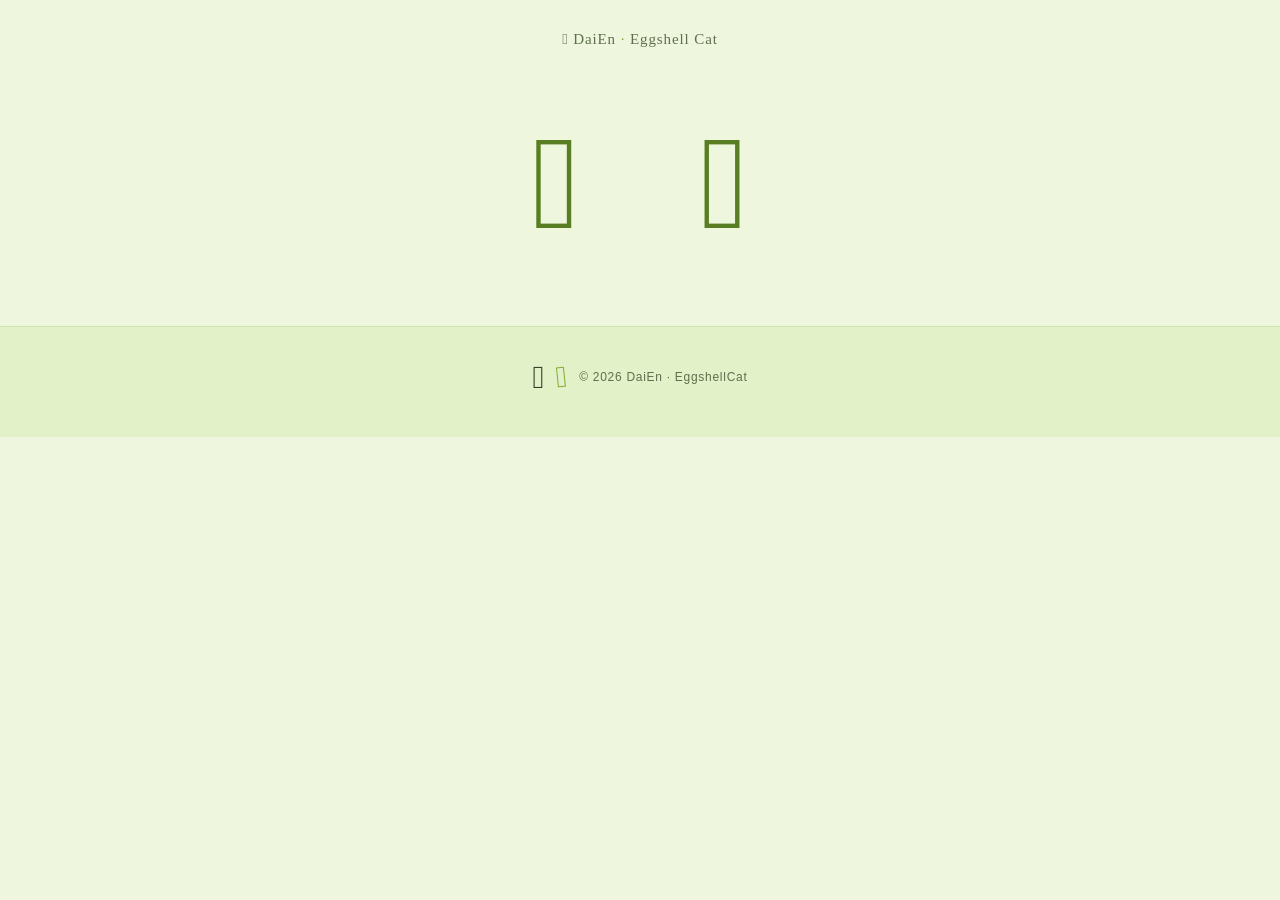
==== index.html @ 5b218010 "Add files via upload" ====
<!--
	@author: [DaiEn]
	@Date: 2026-11-13
	@Correction: 5
	本次修正：抬頭與頁尾也一併置中（.top 加 text-align、.foot 由 space-between 改成 center），三塊都與 hero 同一個中軸
	上次修正：只留這頁真正用到的樣式（砍掉自我介紹、作品列、專長列等沒掛上的規則與多餘字級），
	          兩個語言圖示改成 flex 置中並用 clamp 控制大小，手機與桌機都居中對齊
	上次修正：修正次數 2 → 3
-->
<!DOCTYPE html>
<html lang="en">
<head>
<meta charset="UTF-8">
<meta name="viewport" content="width=device-width, initial-scale=1">
<title>DaiEn — Writer・Programmer</title>
<meta name="description" content="DaiEn">
<link rel="alternate" hreflang="zh-Hant" href="index-zh.html">
<link rel="icon" href="data:image/svg+xml,%3Csvg xmlns='http://www.w3.org/2000/svg' viewBox='0 0 64 64'%3E%3Crect width='64' height='64' rx='14' fill='%23a7cf52'/%3E%3Cpath d='M32 15c8 0 14 7 14 16 0 10-6 18-14 18S18 41 18 31c0-9 6-16 14-16z' fill='%23f7fbef'/%3E%3Ccircle cx='26' cy='32' r='2.6' fill='%232f3e25'/%3E%3Ccircle cx='38' cy='32' r='2.6' fill='%232f3e25'/%3E%3Cpath d='M32 37l-3 4h6z' fill='%237fac30'/%3E%3C/svg%3E">
<style>
	/* ===== Self-made icon font: the signature is cat-153, code \F0098 (same as webfonts/font.css) ===== */
	@font-face {
		font-family: 'CatEmoji';
		font-style: normal;
		font-display: swap;
		src: url('https://egawadaien-design.github.io/eggshell-cat-apng-tool/webfonts/EggshellCat.woff') format('woff'),
			url('https://egawadaien-design.github.io/eggshell-cat-apng-tool/webfonts/EggshellCat.ttf') format('truetype');
	}
	.cat {
		font-family: 'CatEmoji';
		font-style: normal;
		font-weight: 300;
		line-height: 1;
		display: inline-block;
		-webkit-font-smoothing: antialiased;
	}
	/* 只留這頁用到的五個字：013 / 015（兩個語言入口）、111（抬頭）、112 / 153（頁尾） */
	.cat-013:before { content: "\F000C"; }
	.cat-015:before { content: "\F000E"; }
	.cat-111:before { content: "\F006E"; }
	.cat-112:before { content: "\F006F"; }
	.cat-153:before { content: "\F0098"; }
	.cat-213:before { content: "\F00D4"; }
	.cat-214:before { content: "\F00D5"; }
	.cat-215:before { content: "\F00D6"; }
	.cat-2x { font-size: 2em; }

	/* ===== Palette: apple green ground, olive ink ===== */
	:root {
		--paper: #eef7dd;        /* apple green ground */
		--paper-deep: #e3f1c9;   /* the shallow band between blocks */
		--ink: #2f3e25;          /* main text: deep olive */
		--ink-soft: #5f6f4d;     /* secondary text */
		--leaf: #7fac30;         /* the apple green itself */
		--leaf-deep: #587d22;    /* links and signature */
		--line: #cfe3ae;
		--serif: "Iowan Old Style", "Palatino Linotype", Georgia, serif;
		--sans: "Segoe UI", -apple-system, "Helvetica Neue", sans-serif;
	}

	* { box-sizing: border-box; margin: 0; padding: 0; }

	body {
		background: var(--paper);
		color: var(--ink);
		font-family: var(--sans);
		font-size: 16px;
		line-height: 1.85;
		-webkit-font-smoothing: antialiased;
		overflow-x: hidden;
	}

	.wrap { width: 100%; max-width: 860px; margin: 0 auto; padding: 0 22px; }

	a { color: var(--leaf-deep); text-decoration: none; }
	a:focus-visible { outline: 2px solid var(--leaf); outline-offset: 3px; border-radius: 3px; }

	/* ===== Top: name only, centred like the hero ===== */
	.top { padding: 26px 0 0; text-align: center; }
	.top-name { font-family: var(--serif); font-size: 15px; letter-spacing: .06em; color: var(--ink-soft); }
	.top-name .dot { color: var(--leaf); }

	/* ===== Hero: the two language glyphs, centred ===== */
	.hero { padding: 46px 0 58px; }
	.hero-inner {
		display: flex;
		flex-wrap: wrap;
		align-items: center;
		justify-content: center;
		gap: clamp(32px, 10vw, 120px);
	}
	/* 圖示放大後要壓住 a 的行高，不然外框會多出一截空白 */
	.hero a { display: block; line-height: 0; }
	.hero .cat {
		font-size: clamp(72px, 14vw, 132px);
		color: var(--leaf-deep);
		line-height: 1;
	}

	/* ===== Footer ===== */
	footer { padding: 34px 0 44px; border-top: 1px solid var(--line); background: var(--paper-deep); text-align: center; }
	.foot { display: flex; flex-wrap: wrap; align-items: center; justify-content: center; gap: 14px; }
	.foot-sign { display: flex; align-items: center; gap: 12px; }
	.foot-mark { font-size: 30px; color: var(--leaf); transform: rotate(-6deg); }
	.foot-text { font-size: 12px; letter-spacing: .06em; color: var(--ink-soft); }

	@media (min-width: 768px) {
		.wrap { padding: 0 40px; }
		.hero { padding: 64px 0 76px; }
	}

	@media (prefers-reduced-motion: reduce) {
		.foot-mark { transform: none; }
	}
</style>
</head>
<body>

<div class="top">
	<div class="wrap">
		<p class="top-name"><i class="cat cat-111" aria-hidden="true"></i>&nbsp;DaiEn <span class="dot">·</span> Eggshell Cat</p>
	</div>
</div>

<main>
	<!-- ===== 兩個語言入口：圖示置中 ===== -->
	<section class="hero">
		<div class="wrap hero-inner">
			<a href="index-en.html">
				<i class="cat cat-215" aria-hidden="true"></i>
			</a>
			<a href="index-zh.html">
				<i class="cat cat-213" aria-hidden="true"></i>
			</a>
		</div>
	</section>

<footer>
	<div class="wrap foot">
		<div class="foot-sign">
			<i class="cat cat-112 cat-2x" aria-hidden="true"></i>
			<i class="cat cat-153 foot-mark" aria-hidden="true"></i>
			<p class="foot-text">&copy; 2026 DaiEn · EggshellCat</p>
		</div>
	</div>
</footer>

</body>
</html>
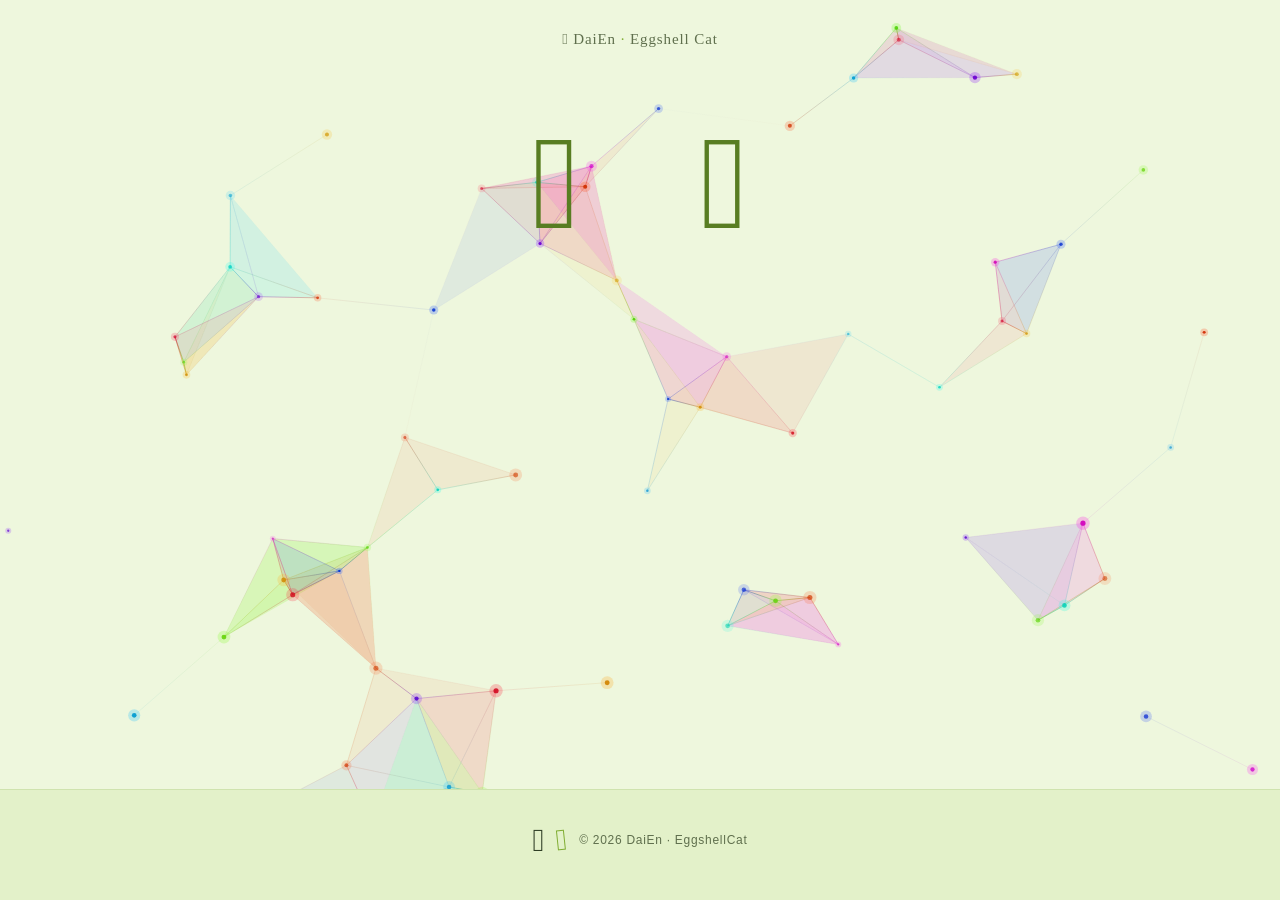
==== commit 63fd4531: "Add files via upload" ====
--- a/index.html
+++ b/index.html
@@ -1,11 +1,17 @@
 <!--
 	@author: [DaiEn]
-	@Date: 2026-11-13
-	@Correction: 5
-	本次修正：抬頭與頁尾也一併置中（.top 加 text-align、.foot 由 space-between 改成 center），三塊都與 hero 同一個中軸
-	上次修正：只留這頁真正用到的樣式（砍掉自我介紹、作品列、專長列等沒掛上的規則與多餘字級），
-	          兩個語言圖示改成 flex 置中並用 clamp 控制大小，手機與桌機都居中對齊
-	上次修正：修正次數 2 → 3
+	@Date: 2026-11-14
+	@Correction: 9
+	本次修正：粒子網路的點與線改成七色以上鮮艷漸變——每顆粒子的顏色從 9 色彩虹盤裡「隨機」抽
+	          （沿用原本的固定種子，所以每次重整都是同一片花花網路，但顏色順序是亂的、不是照位置排），
+	          線段兩端各取自己那顆粒子的顏色拉線性漸層，跨色區時自然過渡；
+	          三角形面紗維持原本的白，避免彩色疊太多變成一塊髒斑
+	上次修正：背景改成自己寫的「粒子網路」（節點＋近距離連線＋三點互連的淡色三角形），
+	          配色照這頁的蘋果綠紙底走（深橄欖綠的點、淺綠的線、半透明的白面紗三角形），
+	          不鋪黑底、也不引入 tsParticles；原本那顆 3D 正二十面體骨架整段移除（備份留在工作區）
+	上次修正：頁尾強制置底——body 改成垂直 flex（min-height: 100vh／100dvh），main 用 flex:1 吃掉中間空白、
+	          footer 用 flex:0 0 auto 固定高度，內容不滿一屏時頁尾也貼在視窗最下面；不用 position:fixed，
+	          免得蓋到內容、內容變長時也不必另外留 padding
 -->
 <!DOCTYPE html>
 <html lang="en">
@@ -59,6 +65,10 @@
 
 	* { box-sizing: border-box; margin: 0; padding: 0; }
 
+	/* ===== 版面：內容不滿一屏時，頁尾也要壓在視窗最底下 =====
+	   做法是把 body 變成垂直 flex：main 吃掉剩下的高度（flex:1），footer 就自然落到最底。
+	   比 position:fixed 乾淨——不會蓋到內容，內容變長（例如 index-zh）時也照樣正常往下排。 */
+	html, body { height: 100%; }
 	body {
 		background: var(--paper);
 		color: var(--ink);
@@ -67,7 +77,14 @@
 		line-height: 1.85;
 		-webkit-font-smoothing: antialiased;
 		overflow-x: hidden;
-	}
+		display: flex;
+		flex-direction: column;
+		/* vh 是舊瀏覽器的退路；dvh 才是手機位址列收合後真正可見的高度 */
+		min-height: 100vh;
+		min-height: 100dvh;
+	}
+	main { flex: 1 0 auto; }        /* 撐滿中間那段空白 */
+	footer { flex: 0 0 auto; }      /* 頁尾不隨內容伸縮，高度就是它自己的 */
 
 	.wrap { width: 100%; max-width: 860px; margin: 0 auto; padding: 0 22px; }
 
@@ -108,12 +125,26 @@
 		.hero { padding: 64px 0 76px; }
 	}
 
+	/* ===== 粒子網路背景：鋪滿視窗、墊在所有內容後面，不吃滑鼠事件 ===== */
+	#netCanvas {
+		position: fixed;
+		inset: 0;
+		width: 100%;
+		height: 100%;
+		z-index: 0;
+		pointer-events: none;
+	}
+	/* 內容要浮到網路上面（沒有 position 的區塊會被蓋在後面） */
+	.top, main, footer { position: relative; z-index: 1; }
+
 	@media (prefers-reduced-motion: reduce) {
 		.foot-mark { transform: none; }
 	}
 </style>
 </head>
 <body>
+
+<canvas id="netCanvas" aria-hidden="true"></canvas>
 
 <div class="top">
 	<div class="wrap">
@@ -133,6 +164,7 @@
 			</a>
 		</div>
 	</section>
+</main>
 
 <footer>
 	<div class="wrap foot">
@@ -144,5 +176,205 @@
 	</div>
 </footer>
 
+<script>
+/*
+ * 粒子網路背景（自製，沒有用 tsParticles 或任何外部函式庫）
+ *
+ * 長什麼樣：一顆顆小點慢慢漂，彼此靠近就牽一條線，三顆互相連上時中間透出一塊淡淡的白，
+ *   像星座、也像一張薄薄的結構網。整片鋪滿視窗、墊在內容後面、不吃滑鼠事件。
+ *
+ * 為什麼不是黑底：這頁的紙底是蘋果綠（--paper #eef7dd），黑底會把整頁的氣質毀掉；
+ *   但點和線本來是深橄欖綠＋淺綠，整片看下去只有一個顏色。現在改成點與線都吃「彩虹盤」：
+ *   洋紅、粉、橙、金、萊姆、青綠、天藍、藍、紫共 9 色，每顆粒子隨機抽一個（順序是亂的、
+ *   不是照位置排），線段則在兩端各取自己那顆粒子的顏色拉漸層，所以一顆點跨到隔壁點時
+ *   中間會自然過渡。三角形面紗維持白色——彩色疊在白面上會變成一塊髒灰，反而醜。
+ *
+ * 粒子怎麼動：每顆走一條利薩如軌跡（x 用 sin、y 用 cos），兩個軸的頻率與相位都由固定種子決定，
+ *   所以每次重新整理都是同一片網路（不會每次載入都換一張臉）。
+ *   這裡不需要「接格」，因此頻率不必取整數，只要動作慢、看起來像在呼吸就好。
+ *
+ * 每格只做三件事：算位置 → 算距離（近的連線、三點連成三角形，先填面再畫線）→ 畫點。
+ */
+(function () {
+	var cv = document.getElementById('netCanvas');
+	if (!cv || !cv.getContext) return;
+	var ctx = cv.getContext('2d');
+	var dpr = Math.min(2, window.devicePixelRatio || 1);
+	var TAU = Math.PI * 2;
+
+	// 九色鮮艷彩虹盤（色相）：洋紅 305 → 粉 352 → 橙 14 → 金 42 → 萊姆 96 →
+	//   青綠 172 → 天藍 196 → 藍 228 → 紫 268。每顆粒子從這裡「隨機」抽一個，
+	//   所以顏色在畫面上是跳著的，不是左到右排一排
+	var PALETTE = [305, 352, 14, 42, 96, 172, 196, 228, 268];
+
+	var w = 0, h = 0, link = 0;
+	var P = [];                                     // 每顆粒子的固定資料（座標都用 0~1 正規化）
+	var reduced = window.matchMedia && window.matchMedia('(prefers-reduced-motion: reduce)').matches;
+
+	// 固定種子的亂數（LCG）：同一顆種子永遠長出同一片網路
+	function seedRnd(seed) {
+		var s = seed % 2147483647;
+		if (s <= 0) s += 2147483646;
+		return function () {
+			s = (s * 16807) % 2147483647;
+			return (s - 1) / 2147483646;
+		};
+	}
+
+	// 建立粒子：數量跟著畫面面積走，小螢幕不擠、大螢幕不稀
+	function build() {
+		var count = Math.max(40, Math.min(110, Math.round(w * h / 16000)));
+		P.length = 0;
+		for (var i = 0; i < count; i++) {
+			var g = seedRnd(i * 7919 + 17);          // 每顆自己的種子：改數量時只會多／少尾巴那幾顆
+			P.push({
+				nx: 0.06 + 0.88 * g(),               // 軌跡中心（0~1）
+				ny: 0.08 + 0.84 * g(),
+				ax: 0.03 + 0.10 * g(),               // 左右擺幅（0~1）
+				ay: 0.03 + 0.10 * g(),               // 上下擺幅
+				fx: 0.010 + 0.030 * g(),             // 每秒繞幾圈（慢，才像呼吸）
+				fy: 0.010 + 0.030 * g(),
+				ox: g(), oy: g(),                    // 相位
+				r: 1.1 + 1.5 * g(),                  // 半徑
+				a: 0.55 + 0.45 * g(),                // 這顆多濃（0.55~1.0；點只有 1~2.6px，太淡就只剩一個灰點）
+				// 【顏色】從彩虹盤隨機抽一個色相，再抖 ±4° 免得同色號的粒子一模一樣；
+				//   用同一顆固定種子，所以重整後顏色位置不會跳，但順序本來就是亂的
+				hue: PALETTE[Math.floor(g() * PALETTE.length)] + (g() * 8 - 4)
+			});
+		}
+		link = Math.min(w, h) * 0.15;                // 連線距離：短邊的 15%
+	}
+
+	function resize() {
+		w = window.innerWidth;
+		h = window.innerHeight;
+		cv.width = Math.round(w * dpr);
+		cv.height = Math.round(h * dpr);
+		ctx.setTransform(dpr, 0, 0, dpr, 0, 0);      // 之後都用 CSS 像素座標作畫
+		build();
+	}
+
+	function draw(t) {
+		ctx.clearRect(0, 0, w, h);                   // 只清畫布，底色是 body 的蘋果綠，不鋪黑
+
+		// 1. 算這一刻所有粒子的位置
+		var px = [], py = [], pr = [], pa = [], ph = [];
+		for (var i = 0; i < P.length; i++) {
+			var p = P[i];
+			px.push((p.nx + p.ax * Math.sin(TAU * (p.fx * t + p.ox))) * w);
+			py.push((p.ny + p.ay * Math.cos(TAU * (p.fy * t + p.oy))) * h);
+			pr.push(p.r);
+			pa.push(p.a);
+			ph.push(p.hue);
+		}
+
+		// 2. 鄰居清單：距離小於 link 的算一組（三角形要找「共同鄰居」，先建表才不會 O(n³)）
+		var nb = [];
+		for (var a = 0; a < px.length; a++) {
+			var set = [];
+			for (var b = 0; b < px.length; b++) {
+				if (a === b) continue;
+				var dx = px[a] - px[b], dy = py[a] - py[b];
+				if (dx * dx + dy * dy <= link * link) set.push(b);
+			}
+			nb.push(set);
+		}
+
+		// 3. 先鋪三角形的面紗：三顆彼此都在 link 內就填一塊半透明的色面
+		//    用白色會把底下的彩色線整片洗成灰白（實測截圖看過），所以改成跟頂點同色系、
+		//    濃度壓到 0.12，看起來像一片彩色霧玻璃而不是白斑
+		var triUsed = 0;
+		for (var i2 = 0; i2 < nb.length; i2++) {
+			var triHue = ph[i2].toFixed(0);
+			var na = nb[i2];
+			for (var x = 0; x < na.length; x++) {
+				var bb = na[x];
+				if (bb <= i2 || triUsed >= 400) continue;          // 每組只畫一次；上限 400 片護住效能
+				var nbb = nb[bb];
+				for (var y = 0; y < na.length; y++) {
+					var cc = na[y];
+					if (cc <= bb || triUsed >= 400) continue;
+					if (nbb.indexOf(cc) < 0) continue;             // 第三點要同時是兩邊的鄰居
+					ctx.fillStyle = 'hsla(' + triHue + ',85%,58%,0.08)';
+					ctx.beginPath();
+					ctx.moveTo(px[i2], py[i2]);
+					ctx.lineTo(px[bb], py[bb]);
+					ctx.lineTo(px[cc], py[cc]);
+					ctx.closePath();
+					ctx.fill();
+					triUsed++;
+				}
+			}
+		}
+
+		// 4. 連線：越近越清楚，剛好碰到 link 時完全消失
+		ctx.lineWidth = 1;
+		for (var a2 = 0; a2 < px.length; a2++) {
+			var na2 = nb[a2];
+			for (var k = 0; k < na2.length; k++) {
+				var b2 = na2[k];
+				if (b2 <= a2) continue;
+				var dx2 = px[a2] - px[b2], dy2 = py[a2] - py[b2];
+				var d = Math.sqrt(dx2 * dx2 + dy2 * dy2);
+				var al = (1 - d / link) * 0.55;                     // 最深 0.55：線也要看得出顏色，不然整片只剩點在跳
+				if (al < 0.01) continue;
+				// 【線段漸變】兩端各用自己那顆粒子的色相，中間就是一段漸層：
+				//   一顆洋紅接一顆青綠的線，會在中間慢慢變過去，整片網路才像「彩虹網」而不是單色網。
+				//   兩端同色號（機率很低）就退回純色，省一個 gradient 物件
+				var ha = ph[a2], hb = ph[b2];
+				if (Math.abs(ha - hb) > 6) {
+					var grd = ctx.createLinearGradient(px[a2], py[a2], px[b2], py[b2]);
+					grd.addColorStop(0, 'hsla(' + ha.toFixed(0) + ',95%,42%,' + al.toFixed(3) + ')');
+					grd.addColorStop(1, 'hsla(' + hb.toFixed(0) + ',95%,42%,' + al.toFixed(3) + ')');
+					ctx.strokeStyle = grd;
+				} else {
+					ctx.strokeStyle = 'hsla(' + ha.toFixed(0) + ',95%,42%,' + al.toFixed(3) + ')';
+				}
+				ctx.beginPath();
+				ctx.moveTo(px[a2], py[a2]);
+				ctx.lineTo(px[b2], py[b2]);
+				ctx.stroke();
+			}
+		}
+
+		// 5. 點：外圈一層很淡的光暈、內圈一顆實心點（淺底上要有「微微發亮」只能靠這兩層）
+		//    兩層都吃這顆抽到的色相：外圈亮一點（55%）、內圈深一點（45%），顏色才不會糊在紙底上
+		for (var n = 0; n < px.length; n++) {
+			var hueN = ph[n].toFixed(0);
+			ctx.fillStyle = 'hsla(' + hueN + ',95%,58%,' + (pa[n] * 0.30).toFixed(3) + ')';
+			ctx.beginPath();
+			ctx.arc(px[n], py[n], pr[n] * 2.6, 0, TAU);
+			ctx.fill();
+			ctx.fillStyle = 'hsla(' + hueN + ',95%,42%,' + pa[n].toFixed(3) + ')';
+			ctx.beginPath();
+			ctx.arc(px[n], py[n], pr[n], 0, TAU);
+			ctx.fill();
+		}
+	}
+
+	var last = 0, clock = 0;
+	function loop(now) {
+		if (!last) last = now;
+		var dt = Math.min(0.05, (now - last) / 1000);   // 夾住 dt：切回分頁時不會一次跳一大格
+		last = now;
+		clock += dt;
+		draw(clock);
+		requestAnimationFrame(loop);
+	}
+
+	window.addEventListener('resize', function () {
+		resize();
+		if (reduced) draw(0.8);      // 靜態模式：縮放後補畫一格，不然畫面會是舊尺寸的殘影
+	});
+
+	resize();
+	if (reduced) {
+		draw(0.8);                   // 不喜歡動態的人：固定一個好看的一格
+	} else {
+		requestAnimationFrame(loop);
+	}
+})();
+</script>
+
 </body>
 </html>
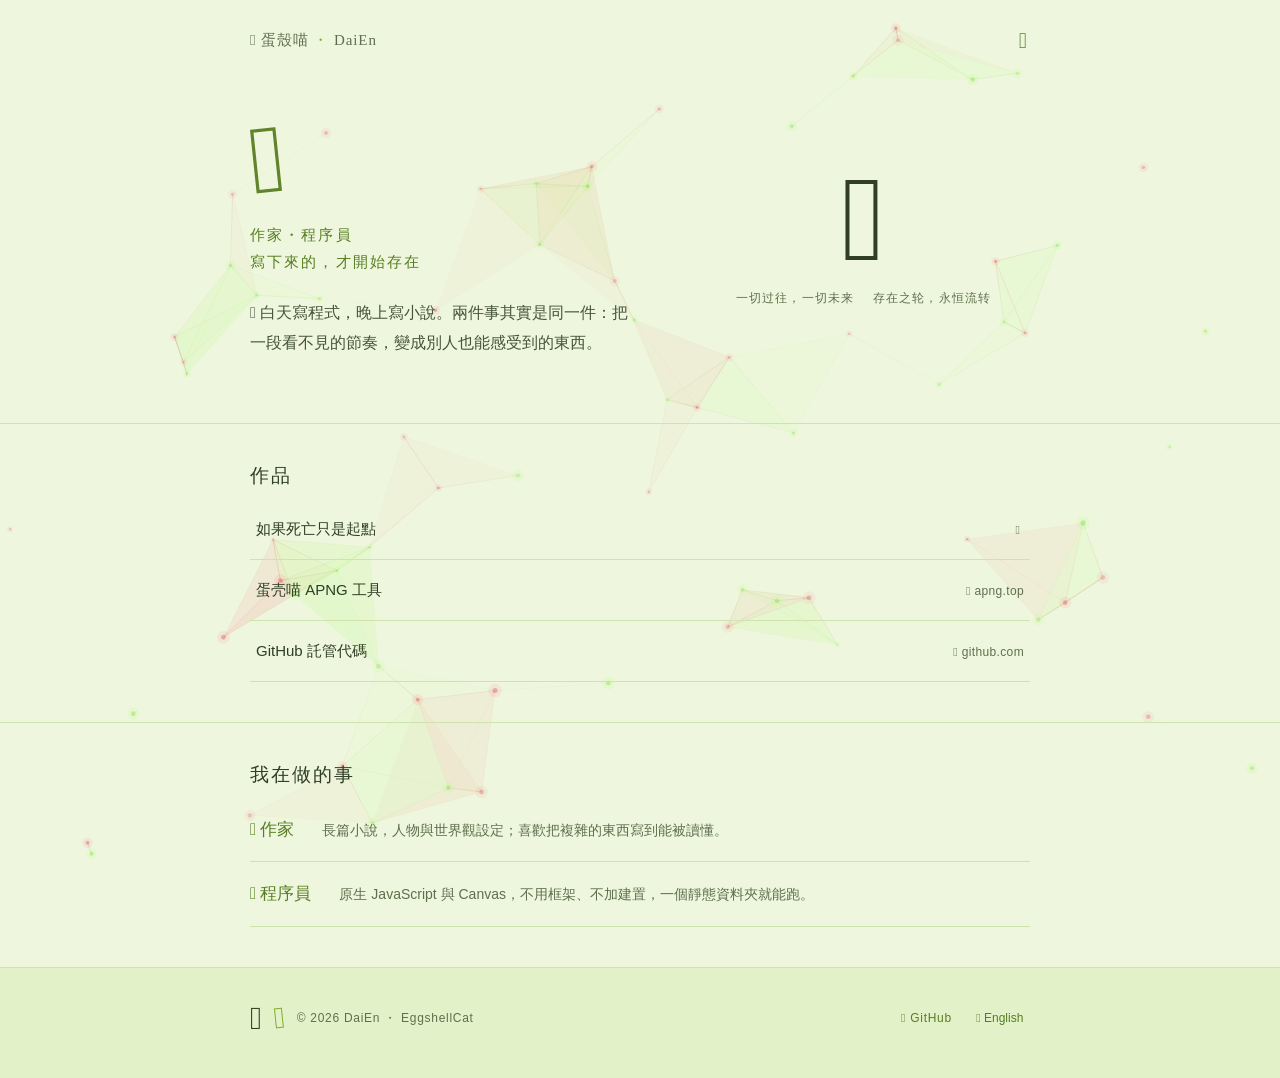
==== commit 82b9d587: "Add files via upload" ====
--- a/index.html
+++ b/index.html
@@ -1,380 +1,239 @@
 <!--
 	@author: [DaiEn]
 	@Date: 2026-11-14
-	@Correction: 9
-	本次修正：粒子網路的點與線改成七色以上鮮艷漸變——每顆粒子的顏色從 9 色彩虹盤裡「隨機」抽
+	@Correction: 15
+	本次修正：三頁合成一頁——index-zh / index-en 的內容併進這裡，語言交給同資料夾的 i18n.js
+	          （預設中文，右上角字形鈕與頁尾連結切換英文，選擇記在 localStorage）。
+	          原本首頁那兩個語言入口整段移除，進站直接看到中文的自我介紹。
+	上次修正：兩個語言圖示改成「水平＋垂直都置中」——main 從單純吃剩餘高度（flex:1）再變成
+	          flex 容器（align-items／justify-content 都 center），hero 補 width:100% 免得縮成內容寬，
+	          上下留白改成對稱（50/50、768 以上 70/70），不然原本 46 對 58 的差值會讓整組偏低
+	上次修正：共用樣式抽成同資料夾的 index.css（圖標字型、色票、reset、body、.wrap、連結、頂部名字、頁尾、網路圖層），
+	          這頁的 <style> 只剩自己的版式；三頁外觀完全不變
+	上次修正：把 inline script 抽成同資料夾的 index.js（這頁只留 <script src="index.js"></script>），
+	          讓 index / index-zh / index-en 三個語言頁共用同一支背景網路；程式與外觀完全不變
+	上次修正：新增 OPACITY 選項（0~255，方向跟 CSS 的 alpha 相反：0＝最清楚、255＝整片消失），
+	          同一個倍率套在點、線段、三角形面紗上，整片網路一起濃淡——
+	          只淡點或只淡線會出現「線還在、點不見」的鬼畫面，所以三者共用一個倍率
+	上次修正：顏色玩法多了「一次顯示幾色」的隱藏選項（在 JS 最上面的 COLOR_MODE 數字，畫面上不放選單）：
+	          0＝多色同時（原本的 9 色各據一方）、1＝四色一組、2＝三色一組、3＝雙色一組、4＝單色；
+	          1～4 每組先停一段時間，再用幾秒沿最短色相路徑慢慢過渡到「另一組隨機挑的顏色」，無限循環
+	上次修正：粒子網路的點與線改成七色以上鮮艷漸變——每顆粒子的顏色從 9 色彩虹盤裡「隨機」抽
 	          （沿用原本的固定種子，所以每次重整都是同一片花花網路，但顏色順序是亂的、不是照位置排），
 	          線段兩端各取自己那顆粒子的顏色拉線性漸層，跨色區時自然過渡；
-	          三角形面紗維持原本的白，避免彩色疊太多變成一塊髒斑
+	          三角形面紗改成跟頂點借色相、濃度壓很低，避免彩色疊太多變成一塊髒斑
 	上次修正：背景改成自己寫的「粒子網路」（節點＋近距離連線＋三點互連的淡色三角形），
-	          配色照這頁的蘋果綠紙底走（深橄欖綠的點、淺綠的線、半透明的白面紗三角形），
-	          不鋪黑底、也不引入 tsParticles；原本那顆 3D 正二十面體骨架整段移除（備份留在工作區）
+	          配色照這頁的蘋果綠紙底走，不鋪黑底、也不引入 tsParticles
 	上次修正：頁尾強制置底——body 改成垂直 flex（min-height: 100vh／100dvh），main 用 flex:1 吃掉中間空白、
 	          footer 用 flex:0 0 auto 固定高度，內容不滿一屏時頁尾也貼在視窗最下面；不用 position:fixed，
 	          免得蓋到內容、內容變長時也不必另外留 padding
 -->
-<!DOCTYPE html>
-<html lang="en">
-<head>
-<meta charset="UTF-8">
-<meta name="viewport" content="width=device-width, initial-scale=1">
-<title>DaiEn — Writer・Programmer</title>
-<meta name="description" content="DaiEn">
-<link rel="alternate" hreflang="zh-Hant" href="index-zh.html">
-<link rel="icon" href="data:image/svg+xml,%3Csvg xmlns='http://www.w3.org/2000/svg' viewBox='0 0 64 64'%3E%3Crect width='64' height='64' rx='14' fill='%23a7cf52'/%3E%3Cpath d='M32 15c8 0 14 7 14 16 0 10-6 18-14 18S18 41 18 31c0-9 6-16 14-16z' fill='%23f7fbef'/%3E%3Ccircle cx='26' cy='32' r='2.6' fill='%232f3e25'/%3E%3Ccircle cx='38' cy='32' r='2.6' fill='%232f3e25'/%3E%3Cpath d='M32 37l-3 4h6z' fill='%237fac30'/%3E%3C/svg%3E">
-<style>
-	/* ===== Self-made icon font: the signature is cat-153, code \F0098 (same as webfonts/font.css) ===== */
-	@font-face {
-		font-family: 'CatEmoji';
-		font-style: normal;
-		font-display: swap;
-		src: url('https://egawadaien-design.github.io/eggshell-cat-apng-tool/webfonts/EggshellCat.woff') format('woff'),
-			url('https://egawadaien-design.github.io/eggshell-cat-apng-tool/webfonts/EggshellCat.ttf') format('truetype');
-	}
-	.cat {
-		font-family: 'CatEmoji';
-		font-style: normal;
-		font-weight: 300;
-		line-height: 1;
-		display: inline-block;
-		-webkit-font-smoothing: antialiased;
-	}
-	/* 只留這頁用到的五個字：013 / 015（兩個語言入口）、111（抬頭）、112 / 153（頁尾） */
-	.cat-013:before { content: "\F000C"; }
-	.cat-015:before { content: "\F000E"; }
-	.cat-111:before { content: "\F006E"; }
-	.cat-112:before { content: "\F006F"; }
-	.cat-153:before { content: "\F0098"; }
-	.cat-213:before { content: "\F00D4"; }
-	.cat-214:before { content: "\F00D5"; }
-	.cat-215:before { content: "\F00D6"; }
-	.cat-2x { font-size: 2em; }
-
-	/* ===== Palette: apple green ground, olive ink ===== */
-	:root {
-		--paper: #eef7dd;        /* apple green ground */
-		--paper-deep: #e3f1c9;   /* the shallow band between blocks */
-		--ink: #2f3e25;          /* main text: deep olive */
-		--ink-soft: #5f6f4d;     /* secondary text */
-		--leaf: #7fac30;         /* the apple green itself */
-		--leaf-deep: #587d22;    /* links and signature */
-		--line: #cfe3ae;
-		--serif: "Iowan Old Style", "Palatino Linotype", Georgia, serif;
-		--sans: "Segoe UI", -apple-system, "Helvetica Neue", sans-serif;
-	}
-
-	* { box-sizing: border-box; margin: 0; padding: 0; }
-
-	/* ===== 版面：內容不滿一屏時，頁尾也要壓在視窗最底下 =====
-	   做法是把 body 變成垂直 flex：main 吃掉剩下的高度（flex:1），footer 就自然落到最底。
-	   比 position:fixed 乾淨——不會蓋到內容，內容變長（例如 index-zh）時也照樣正常往下排。 */
-	html, body { height: 100%; }
-	body {
-		background: var(--paper);
-		color: var(--ink);
-		font-family: var(--sans);
-		font-size: 16px;
-		line-height: 1.85;
-		-webkit-font-smoothing: antialiased;
-		overflow-x: hidden;
-		display: flex;
-		flex-direction: column;
-		/* vh 是舊瀏覽器的退路；dvh 才是手機位址列收合後真正可見的高度 */
-		min-height: 100vh;
-		min-height: 100dvh;
-	}
-	main { flex: 1 0 auto; }        /* 撐滿中間那段空白 */
-	footer { flex: 0 0 auto; }      /* 頁尾不隨內容伸縮，高度就是它自己的 */
-
-	.wrap { width: 100%; max-width: 860px; margin: 0 auto; padding: 0 22px; }
-
-	a { color: var(--leaf-deep); text-decoration: none; }
-	a:focus-visible { outline: 2px solid var(--leaf); outline-offset: 3px; border-radius: 3px; }
-
-	/* ===== Top: name only, centred like the hero ===== */
-	.top { padding: 26px 0 0; text-align: center; }
-	.top-name { font-family: var(--serif); font-size: 15px; letter-spacing: .06em; color: var(--ink-soft); }
-	.top-name .dot { color: var(--leaf); }
-
-	/* ===== Hero: the two language glyphs, centred ===== */
-	.hero { padding: 46px 0 58px; }
-	.hero-inner {
-		display: flex;
-		flex-wrap: wrap;
-		align-items: center;
-		justify-content: center;
-		gap: clamp(32px, 10vw, 120px);
-	}
-	/* 圖示放大後要壓住 a 的行高，不然外框會多出一截空白 */
-	.hero a { display: block; line-height: 0; }
-	.hero .cat {
-		font-size: clamp(72px, 14vw, 132px);
-		color: var(--leaf-deep);
-		line-height: 1;
-	}
-
-	/* ===== Footer ===== */
-	footer { padding: 34px 0 44px; border-top: 1px solid var(--line); background: var(--paper-deep); text-align: center; }
-	.foot { display: flex; flex-wrap: wrap; align-items: center; justify-content: center; gap: 14px; }
-	.foot-sign { display: flex; align-items: center; gap: 12px; }
-	.foot-mark { font-size: 30px; color: var(--leaf); transform: rotate(-6deg); }
-	.foot-text { font-size: 12px; letter-spacing: .06em; color: var(--ink-soft); }
-
-	@media (min-width: 768px) {
-		.wrap { padding: 0 40px; }
-		.hero { padding: 64px 0 76px; }
-	}
-
-	/* ===== 粒子網路背景：鋪滿視窗、墊在所有內容後面，不吃滑鼠事件 ===== */
-	#netCanvas {
-		position: fixed;
-		inset: 0;
-		width: 100%;
-		height: 100%;
-		z-index: 0;
-		pointer-events: none;
-	}
-	/* 內容要浮到網路上面（沒有 position 的區塊會被蓋在後面） */
-	.top, main, footer { position: relative; z-index: 1; }
-
-	@media (prefers-reduced-motion: reduce) {
-		.foot-mark { transform: none; }
-	}
-</style>
-</head>
-<body>
-
-<canvas id="netCanvas" aria-hidden="true"></canvas>
-
-<div class="top">
-	<div class="wrap">
-		<p class="top-name"><i class="cat cat-111" aria-hidden="true"></i>&nbsp;DaiEn <span class="dot">·</span> Eggshell Cat</p>
-	</div>
-</div>
-
-<main>
-	<!-- ===== 兩個語言入口：圖示置中 ===== -->
-	<section class="hero">
-		<div class="wrap hero-inner">
-			<a href="index-en.html">
-				<i class="cat cat-215" aria-hidden="true"></i>
-			</a>
-			<a href="index-zh.html">
-				<i class="cat cat-213" aria-hidden="true"></i>
-			</a>
+<!doctype html>
+<html lang="zh-Hant">
+	<head>
+		<meta charset="UTF-8" />
+		<meta name="viewport" content="width=device-width, initial-scale=1" />
+		<title>蛋殼喵 DaiEn — 作家・程序員・企業負責人</title>
+		<meta name="description" content="蛋殼喵 DaiEn" />
+		<link
+			rel="icon"
+			href="data:image/svg+xml,%3Csvg xmlns='http://www.w3.org/2000/svg' viewBox='0 0 64 64'%3E%3Crect width='64' height='64' rx='14' fill='%23a7cf52'/%3E%3Cpath d='M32 15c8 0 14 7 14 16 0 10-6 18-14 18S18 41 18 31c0-9 6-16 14-16z' fill='%23f7fbef'/%3E%3Ccircle cx='26' cy='32' r='2.6' fill='%232f3e25'/%3E%3Ccircle cx='38' cy='32' r='2.6' fill='%232f3e25'/%3E%3Cpath d='M32 37l-3 4h6z' fill='%237fac30'/%3E%3C/svg%3E"
+		/>
+		<link rel="stylesheet" href="index.css" />
+		<style>
+			/* ===== 這一頁自己的版式；圖標字型、色票、reset、頁尾、網路圖層都在 index.css ===== */
+
+			/* 中文是預設語言，所以中文字型擺在 :root；
+			   切成英文時由 index.css 的 html:lang(en) 那組覆寫成 Iowan／Segoe UI */
+			:root {
+				--serif: "Songti TC", "Noto Serif TC", "PMingLiU", Georgia, serif;
+				--sans: "Microsoft JhengHei", "PingFang TC", "Noto Sans TC", -apple-system, "Segoe UI", sans-serif;
+			}
+
+			/* ===== Hero：左邊自我介紹，右邊簽名 =====
+			   手機是單欄，但要寫成 minmax(0, 1fr)：只寫 display:grid 的話，自動欄寬會跟著裡面的寬圖示長到
+			   max-content，整欄比視窗還寬，右邊那句引言就被切掉（390 寬才看得出來）。 */
+			.hero { padding: 34px 0 46px; }
+			.hero-inner { display: grid; grid-template-columns: minmax(0, 1fr); gap: 30px; }
+
+			/* ===== 頁尾置底：內容不滿一屏時 footer 貼在視窗最下面，內容長了它自然被推下去
+			   用 body 垂直 flex 而不是 position:fixed，才不會蓋到內容、也不必另外留 padding ===== */
+			body {
+				display: flex;
+				flex-direction: column;
+				min-height: 100vh;
+				min-height: 100dvh;
+			}
+			main { flex: 1 1 auto; }
+			footer { flex: 0 0 auto; }
+
+			/* ===== 區塊分隔線：作品與專長各一條，hero 不畫 ===== */
+			section + section { border-top: 1px solid var(--line); }
+			section { padding: 34px 0 40px; }
+
+			/* ===== 頁尾：簽名在左、連結在右 ===== */
+			.foot { justify-content: space-between; }
+
+			/* ===== 語言鈕：顯示「切過去的那個語言」，所以中文模式看得到 En、英文模式看得到簡 ===== */
+			.lang {
+				background: none;
+				border: 0;
+				padding: 4px 2px;
+				cursor: pointer;
+				line-height: 1;
+				font-size: 13px;
+			}
+			.lang .cat { font-size: 22px; color: var(--leaf-deep); }
+			html:lang(zh-Hant) .lang-zh { display: none; }
+			html:lang(en) .lang-en { display: none; }
+
+			.foot-lang {
+				background: none;
+				border: 0;
+				padding: 0;
+				cursor: pointer;
+				font: inherit;
+				color: var(--leaf-deep);
+			}
+
+			/* ===== 768px 以上：左右等寬兩欄，誰也不吃掉誰 ===== */
+			@media (min-width: 768px) {
+				.hero { padding: 56px 0 66px; }
+				.hero-inner {
+					grid-template-columns: minmax(0, 1fr) minmax(0, 1fr);
+					align-items: center;
+					gap: 44px;
+				}
+			}
+
+			/* ===== 1120px 以上：文字那一側多分一點，字不會被擠成細柱 ===== */
+			@media (min-width: 1120px) {
+				.hero-inner {
+					grid-template-columns: minmax(0, 1.08fr) minmax(0, .92fr);
+					gap: 56px;
+				}
+			}
+		</style>
+	</head>
+	<body>
+		<canvas id="netCanvas" aria-hidden="true"></canvas>
+
+		<div class="top">
+			<div class="wrap top-inner">
+				<p class="top-name">
+					<i class="cat cat-111" aria-hidden="true"></i>&nbsp;<span data-i18n="brand">蛋殼喵</span>
+					<span class="dot">・</span> <span data-i18n="brandSub">DaiEn</span>
+				</p>
+				<button class="lang" id="langBtn" type="button" aria-label="切換語言 / Switch language">
+					<i class="cat cat-015 lang-en" aria-hidden="true"></i>
+					<i class="cat cat-013 lang-zh" aria-hidden="true"></i>
+				</button>
+			</div>
 		</div>
-	</section>
-</main>
-
-<footer>
-	<div class="wrap foot">
-		<div class="foot-sign">
-			<i class="cat cat-112 cat-2x" aria-hidden="true"></i>
-			<i class="cat cat-153 foot-mark" aria-hidden="true"></i>
-			<p class="foot-text">&copy; 2026 DaiEn · EggshellCat</p>
-		</div>
-	</div>
-</footer>
-
-<script>
-/*
- * 粒子網路背景（自製，沒有用 tsParticles 或任何外部函式庫）
- *
- * 長什麼樣：一顆顆小點慢慢漂，彼此靠近就牽一條線，三顆互相連上時中間透出一塊淡淡的白，
- *   像星座、也像一張薄薄的結構網。整片鋪滿視窗、墊在內容後面、不吃滑鼠事件。
- *
- * 為什麼不是黑底：這頁的紙底是蘋果綠（--paper #eef7dd），黑底會把整頁的氣質毀掉；
- *   但點和線本來是深橄欖綠＋淺綠，整片看下去只有一個顏色。現在改成點與線都吃「彩虹盤」：
- *   洋紅、粉、橙、金、萊姆、青綠、天藍、藍、紫共 9 色，每顆粒子隨機抽一個（順序是亂的、
- *   不是照位置排），線段則在兩端各取自己那顆粒子的顏色拉漸層，所以一顆點跨到隔壁點時
- *   中間會自然過渡。三角形面紗維持白色——彩色疊在白面上會變成一塊髒灰，反而醜。
- *
- * 粒子怎麼動：每顆走一條利薩如軌跡（x 用 sin、y 用 cos），兩個軸的頻率與相位都由固定種子決定，
- *   所以每次重新整理都是同一片網路（不會每次載入都換一張臉）。
- *   這裡不需要「接格」，因此頻率不必取整數，只要動作慢、看起來像在呼吸就好。
- *
- * 每格只做三件事：算位置 → 算距離（近的連線、三點連成三角形，先填面再畫線）→ 畫點。
- */
-(function () {
-	var cv = document.getElementById('netCanvas');
-	if (!cv || !cv.getContext) return;
-	var ctx = cv.getContext('2d');
-	var dpr = Math.min(2, window.devicePixelRatio || 1);
-	var TAU = Math.PI * 2;
-
-	// 九色鮮艷彩虹盤（色相）：洋紅 305 → 粉 352 → 橙 14 → 金 42 → 萊姆 96 →
-	//   青綠 172 → 天藍 196 → 藍 228 → 紫 268。每顆粒子從這裡「隨機」抽一個，
-	//   所以顏色在畫面上是跳著的，不是左到右排一排
-	var PALETTE = [305, 352, 14, 42, 96, 172, 196, 228, 268];
-
-	var w = 0, h = 0, link = 0;
-	var P = [];                                     // 每顆粒子的固定資料（座標都用 0~1 正規化）
-	var reduced = window.matchMedia && window.matchMedia('(prefers-reduced-motion: reduce)').matches;
-
-	// 固定種子的亂數（LCG）：同一顆種子永遠長出同一片網路
-	function seedRnd(seed) {
-		var s = seed % 2147483647;
-		if (s <= 0) s += 2147483646;
-		return function () {
-			s = (s * 16807) % 2147483647;
-			return (s - 1) / 2147483646;
-		};
-	}
-
-	// 建立粒子：數量跟著畫面面積走，小螢幕不擠、大螢幕不稀
-	function build() {
-		var count = Math.max(40, Math.min(110, Math.round(w * h / 16000)));
-		P.length = 0;
-		for (var i = 0; i < count; i++) {
-			var g = seedRnd(i * 7919 + 17);          // 每顆自己的種子：改數量時只會多／少尾巴那幾顆
-			P.push({
-				nx: 0.06 + 0.88 * g(),               // 軌跡中心（0~1）
-				ny: 0.08 + 0.84 * g(),
-				ax: 0.03 + 0.10 * g(),               // 左右擺幅（0~1）
-				ay: 0.03 + 0.10 * g(),               // 上下擺幅
-				fx: 0.010 + 0.030 * g(),             // 每秒繞幾圈（慢，才像呼吸）
-				fy: 0.010 + 0.030 * g(),
-				ox: g(), oy: g(),                    // 相位
-				r: 1.1 + 1.5 * g(),                  // 半徑
-				a: 0.55 + 0.45 * g(),                // 這顆多濃（0.55~1.0；點只有 1~2.6px，太淡就只剩一個灰點）
-				// 【顏色】從彩虹盤隨機抽一個色相，再抖 ±4° 免得同色號的粒子一模一樣；
-				//   用同一顆固定種子，所以重整後顏色位置不會跳，但順序本來就是亂的
-				hue: PALETTE[Math.floor(g() * PALETTE.length)] + (g() * 8 - 4)
-			});
-		}
-		link = Math.min(w, h) * 0.15;                // 連線距離：短邊的 15%
-	}
-
-	function resize() {
-		w = window.innerWidth;
-		h = window.innerHeight;
-		cv.width = Math.round(w * dpr);
-		cv.height = Math.round(h * dpr);
-		ctx.setTransform(dpr, 0, 0, dpr, 0, 0);      // 之後都用 CSS 像素座標作畫
-		build();
-	}
-
-	function draw(t) {
-		ctx.clearRect(0, 0, w, h);                   // 只清畫布，底色是 body 的蘋果綠，不鋪黑
-
-		// 1. 算這一刻所有粒子的位置
-		var px = [], py = [], pr = [], pa = [], ph = [];
-		for (var i = 0; i < P.length; i++) {
-			var p = P[i];
-			px.push((p.nx + p.ax * Math.sin(TAU * (p.fx * t + p.ox))) * w);
-			py.push((p.ny + p.ay * Math.cos(TAU * (p.fy * t + p.oy))) * h);
-			pr.push(p.r);
-			pa.push(p.a);
-			ph.push(p.hue);
-		}
-
-		// 2. 鄰居清單：距離小於 link 的算一組（三角形要找「共同鄰居」，先建表才不會 O(n³)）
-		var nb = [];
-		for (var a = 0; a < px.length; a++) {
-			var set = [];
-			for (var b = 0; b < px.length; b++) {
-				if (a === b) continue;
-				var dx = px[a] - px[b], dy = py[a] - py[b];
-				if (dx * dx + dy * dy <= link * link) set.push(b);
-			}
-			nb.push(set);
-		}
-
-		// 3. 先鋪三角形的面紗：三顆彼此都在 link 內就填一塊半透明的色面
-		//    用白色會把底下的彩色線整片洗成灰白（實測截圖看過），所以改成跟頂點同色系、
-		//    濃度壓到 0.12，看起來像一片彩色霧玻璃而不是白斑
-		var triUsed = 0;
-		for (var i2 = 0; i2 < nb.length; i2++) {
-			var triHue = ph[i2].toFixed(0);
-			var na = nb[i2];
-			for (var x = 0; x < na.length; x++) {
-				var bb = na[x];
-				if (bb <= i2 || triUsed >= 400) continue;          // 每組只畫一次；上限 400 片護住效能
-				var nbb = nb[bb];
-				for (var y = 0; y < na.length; y++) {
-					var cc = na[y];
-					if (cc <= bb || triUsed >= 400) continue;
-					if (nbb.indexOf(cc) < 0) continue;             // 第三點要同時是兩邊的鄰居
-					ctx.fillStyle = 'hsla(' + triHue + ',85%,58%,0.08)';
-					ctx.beginPath();
-					ctx.moveTo(px[i2], py[i2]);
-					ctx.lineTo(px[bb], py[bb]);
-					ctx.lineTo(px[cc], py[cc]);
-					ctx.closePath();
-					ctx.fill();
-					triUsed++;
-				}
-			}
-		}
-
-		// 4. 連線：越近越清楚，剛好碰到 link 時完全消失
-		ctx.lineWidth = 1;
-		for (var a2 = 0; a2 < px.length; a2++) {
-			var na2 = nb[a2];
-			for (var k = 0; k < na2.length; k++) {
-				var b2 = na2[k];
-				if (b2 <= a2) continue;
-				var dx2 = px[a2] - px[b2], dy2 = py[a2] - py[b2];
-				var d = Math.sqrt(dx2 * dx2 + dy2 * dy2);
-				var al = (1 - d / link) * 0.55;                     // 最深 0.55：線也要看得出顏色，不然整片只剩點在跳
-				if (al < 0.01) continue;
-				// 【線段漸變】兩端各用自己那顆粒子的色相，中間就是一段漸層：
-				//   一顆洋紅接一顆青綠的線，會在中間慢慢變過去，整片網路才像「彩虹網」而不是單色網。
-				//   兩端同色號（機率很低）就退回純色，省一個 gradient 物件
-				var ha = ph[a2], hb = ph[b2];
-				if (Math.abs(ha - hb) > 6) {
-					var grd = ctx.createLinearGradient(px[a2], py[a2], px[b2], py[b2]);
-					grd.addColorStop(0, 'hsla(' + ha.toFixed(0) + ',95%,42%,' + al.toFixed(3) + ')');
-					grd.addColorStop(1, 'hsla(' + hb.toFixed(0) + ',95%,42%,' + al.toFixed(3) + ')');
-					ctx.strokeStyle = grd;
-				} else {
-					ctx.strokeStyle = 'hsla(' + ha.toFixed(0) + ',95%,42%,' + al.toFixed(3) + ')';
-				}
-				ctx.beginPath();
-				ctx.moveTo(px[a2], py[a2]);
-				ctx.lineTo(px[b2], py[b2]);
-				ctx.stroke();
-			}
-		}
-
-		// 5. 點：外圈一層很淡的光暈、內圈一顆實心點（淺底上要有「微微發亮」只能靠這兩層）
-		//    兩層都吃這顆抽到的色相：外圈亮一點（55%）、內圈深一點（45%），顏色才不會糊在紙底上
-		for (var n = 0; n < px.length; n++) {
-			var hueN = ph[n].toFixed(0);
-			ctx.fillStyle = 'hsla(' + hueN + ',95%,58%,' + (pa[n] * 0.30).toFixed(3) + ')';
-			ctx.beginPath();
-			ctx.arc(px[n], py[n], pr[n] * 2.6, 0, TAU);
-			ctx.fill();
-			ctx.fillStyle = 'hsla(' + hueN + ',95%,42%,' + pa[n].toFixed(3) + ')';
-			ctx.beginPath();
-			ctx.arc(px[n], py[n], pr[n], 0, TAU);
-			ctx.fill();
-		}
-	}
-
-	var last = 0, clock = 0;
-	function loop(now) {
-		if (!last) last = now;
-		var dt = Math.min(0.05, (now - last) / 1000);   // 夾住 dt：切回分頁時不會一次跳一大格
-		last = now;
-		clock += dt;
-		draw(clock);
-		requestAnimationFrame(loop);
-	}
-
-	window.addEventListener('resize', function () {
-		resize();
-		if (reduced) draw(0.8);      // 靜態模式：縮放後補畫一格，不然畫面會是舊尺寸的殘影
-	});
-
-	resize();
-	if (reduced) {
-		draw(0.8);                   // 不喜歡動態的人：固定一個好看的一格
-	} else {
-		requestAnimationFrame(loop);
-	}
-})();
-</script>
-
-</body>
+
+		<main>
+			<!-- ===== 自我介紹 ===== -->
+			<section class="hero">
+				<div class="wrap hero-inner">
+					<div class="hero-text">
+						<h1><i class="cat cat-153 sig-mark" role="img" aria-label="DaiEn"></i></h1>
+						<p class="roles">
+							<span data-i18n="roles1">作家・程序員</span><br /><span data-i18n="roles2"
+								>寫下來的，才開始存在</span
+							>
+						</p>
+						<p class="lede">
+							<i class="cat cat-005" aria-hidden="true"></i>&nbsp;<span data-i18n="lede"
+								>白天寫程式，晚上寫小說。兩件事其實是同一件：把一段看不見的節奏，變成別人也能感受到的東西。</span
+							>
+						</p>
+					</div>
+					<div class="sig">
+						<h1><i class="cat cat-112 cat-5x" role="img" aria-label="DaiEn"></i></h1>
+						<span class="sig-label" data-i18n="sigLabel"
+							>一切过往，一切未来&nbsp;&nbsp;&nbsp;&nbsp;存在之轮，永恒流转</span
+						>
+					</div>
+				</div>
+			</section>
+
+			<!-- ===== 作品：只留連結 ===== -->
+			<section id="work">
+				<div class="wrap">
+					<h2><span data-i18n="workTitle">作品</span></h2>
+					<div class="links">
+						<a class="link-row" href="#" target="_blank" rel="noopener">
+							<span class="link-name" data-i18n="work1">如果死亡只是起點</span>
+							<span class="link-url"><i class="cat cat-005" aria-hidden="true"></i>&nbsp;</span>
+						</a>
+						<a class="link-row" href="https://apng.top/" target="_blank" rel="noopener">
+							<span class="link-name" data-i18n="work2">蛋壳喵 APNG 工具</span>
+							<span class="link-url"><i class="cat cat-257" aria-hidden="true"></i>&nbsp;apng.top</span>
+						</a>
+						<a
+							class="link-row"
+							href="https://github.com/egawadaien-design/eggshell-cat-apng-tool"
+							target="_blank"
+							rel="noopener"
+						>
+							<span class="link-name" data-i18n="work3">GitHub 託管代碼</span>
+							<span class="link-url"><i class="cat cat-097" aria-hidden="true"></i>&nbsp;github.com</span>
+						</a>
+					</div>
+				</div>
+			</section>
+
+			<!-- ===== 專長 ===== -->
+			<section id="roles">
+				<div class="wrap">
+					<h2><span data-i18n="rolesTitle">我在做的事</span></h2>
+					<div class="roles-list">
+						<div class="role">
+							<span class="role-label"
+								><i class="cat cat-078" aria-hidden="true"></i>&nbsp;<span data-i18n="role1Label"
+									>作家</span
+								></span
+							>
+							<span class="role-note" data-i18n="role1Note"
+								>長篇小說，人物與世界觀設定；喜歡把複雜的東西寫到能被讀懂。</span
+							>
+						</div>
+						<div class="role">
+							<span class="role-label"
+								><i class="cat cat-079" aria-hidden="true"></i>&nbsp;<span data-i18n="role2Label"
+									>程序員</span
+								></span
+							>
+							<span class="role-note" data-i18n="role2Note"
+								>原生 JavaScript 與 Canvas，不用框架、不加建置，一個靜態資料夾就能跑。</span
+							>
+						</div>
+					</div>
+				</div>
+			</section>
+		</main>
+
+		<footer>
+			<div class="wrap foot">
+				<div class="foot-sign">
+					<i class="cat cat-112 cat-2x" aria-hidden="true"></i>
+					<i class="cat cat-153 foot-mark" aria-hidden="true"></i>
+					<p class="foot-text">&copy; 2026 DaiEn ・ EggshellCat</p>
+				</div>
+				<p class="foot-text">
+					<a href="https://github.com/" target="_blank" rel="noopener">
+						<i class="cat cat-097" aria-hidden="true"></i>&nbsp;GitHub
+					</a>
+					&nbsp;&nbsp;&nbsp;&nbsp;
+					<button class="foot-lang" id="footLangBtn" type="button">
+						<i class="cat cat-015 lang-en" aria-hidden="true"></i>&nbsp;<span class="lang-en">English</span>
+						<i class="cat cat-013 lang-zh" aria-hidden="true"></i>&nbsp;<span class="lang-zh">中文</span>
+					</button>
+				</p>
+			</div>
+		</footer>
+
+		<script src="i18n.js"></script>
+		<script src="index.js"></script>
+	</body>
 </html>
--- a/index.css
+++ b/index.css
@@ -0,0 +1,325 @@
+/*
+	@author: [DaiEn]
+	@Date: 2026-11-14
+	@Correction: 3
+	本次修正：三頁合併成單一 index.html 之後，語言只剩「同一份版型換字」，
+	          所以換語言時的字型與標題字距改由 html:lang(en) 這組規則負責，
+	          不必再靠兩個檔案各自覆寫 :root，也不用換版型。
+	上次修正：把 index-zh / index-en 兩頁之間重複的版式也搬進來（頂部列、hero 文字、簽名、
+	          作品清單、專長清單、768 斷點細節），兩頁的 <style> 只剩自己的字型家族與 hero 留白。
+	          刻意沒有搬 section 的 padding／分隔線：首頁的 section.hero 若吃到那條 border-top，
+	          頁首下面會多出一條線。
+	上次修正：把三個語言首頁（index / index-zh / index-en）共用的樣式抽成這一支：
+	          圖標字型、色票、reset、body 基礎、.wrap、連結、頂部名字、頁尾、粒子網路圖層。
+	          各頁自己的版式（hero、區塊、清單、斷點細節）留在各頁的 <style> 裡——
+	          同一個 .hero 在首頁是「兩個語言圖示並排」、在 zh/en 是「左文右簽名兩欄」，
+	          硬併成一支會互相蓋掉，所以只抽真正共用的部分。
+*/
+
+/* ===== 自製圖標字型：簽名用 cat-153，字碼 \F0098（對應 webfonts/font.css）
+   三個頁面用到的字碼全部列在這裡；沒用到的多寫幾行不會有副作用，只是多幾條規則 ===== */
+@font-face {
+	font-family: 'CatEmoji';
+	font-style: normal;
+	font-display: swap;
+	src: url('https://egawadaien-design.github.io/eggshell-cat-apng-tool/webfonts/EggshellCat.woff') format('woff'),
+		url('https://egawadaien-design.github.io/eggshell-cat-apng-tool/webfonts/EggshellCat.ttf') format('truetype');
+}
+.cat {
+	font-family: 'CatEmoji';
+	font-style: normal;
+	font-weight: 300;
+	line-height: 1;
+	display: inline-block;
+	-webkit-font-smoothing: antialiased;
+}
+.cat-005:before { content: "\F0004"; }
+.cat-013:before { content: "\F000C"; }
+.cat-014:before { content: "\F000D"; }
+.cat-015:before { content: "\F000E"; }
+.cat-078:before { content: "\F004D"; }
+.cat-079:before { content: "\F004E"; }
+.cat-097:before { content: "\F0060"; }
+.cat-111:before { content: "\F006E"; }
+.cat-112:before { content: "\F006F"; }
+.cat-153:before { content: "\F0098"; }
+.cat-257:before { content: "\F0100"; }
+.cat-258:before { content: "\F0101"; }
+.cat-213:before { content: "\F00D4"; }
+.cat-214:before { content: "\F00D5"; }
+.cat-215:before { content: "\F00D6"; }
+.cat-1x { font-size: 1em; }
+.cat-2x { font-size: 2em; }
+.cat-3x { font-size: 3em; }
+.cat-4x { font-size: 4em; }
+.cat-5x { font-size: 5em; }
+
+/* ===== 色票：蘋果綠為底，配橄欖墨字與暖奶油
+   字型家族留在各頁覆寫：中文頁用宋體＋正黑、英文頁用 Iowan／Segoe UI ===== */
+:root {
+	--paper: #eef7dd;        /* 蘋果綠底 */
+	--paper-deep: #e3f1c9;   /* 區塊之間的淺帶 */
+	--cream: #fffdf3;        /* 暖奶油，只給需要呼吸的地方 */
+	--ink: #2f3e25;          /* 主字：深橄欖 */
+	--ink-soft: #5f6f4d;     /* 副字 */
+	--leaf: #7fac30;         /* 蘋果綠本體 */
+	--leaf-deep: #587d22;    /* 連結與簽名 */
+	--line: #cfe3ae;
+	--serif: "Iowan Old Style", "Palatino Linotype", Georgia, serif;
+	--sans: "Segoe UI", -apple-system, "Helvetica Neue", sans-serif;
+}
+
+/* ===== 英文模式：同一份版型只換字
+   中文字型擺在 index.html 的 :root（預設語言），切成英文時由這兩條覆寫。
+   html:lang(en) 的權重比 :root 高，所以不必把規則塞回頁面裡。 ===== */
+html:lang(en) {
+	--serif: "Iowan Old Style", "Palatino Linotype", Georgia, serif;
+	--sans: "Segoe UI", -apple-system, "Helvetica Neue", sans-serif;
+}
+/* 英文標題用襯線體，字距要比中文鬆一點點才不會糊在一起 */
+html:lang(en) .hero-text h1 { letter-spacing: .01em; }
+
+*,
+*::before,
+*::after {
+	box-sizing: border-box;
+	margin: 0;
+	padding: 0;
+}
+img,
+svg {
+	max-width: 100%;
+	display: block;
+}
+
+/* body 只給三頁共通的部分；首頁那段「頁尾壓在視窗最底」的 flex 留在首頁自己的 style */
+body {
+	background: var(--paper);
+	color: var(--ink);
+	font-family: var(--sans);
+	font-size: 16px;
+	line-height: 1.85;
+	-webkit-font-smoothing: antialiased;
+	overflow-x: hidden;
+}
+
+.wrap {
+	width: 100%;
+	max-width: 860px;
+	margin: 0 auto;
+	padding: 0 22px;
+}
+
+a {
+	color: var(--leaf-deep);
+	text-decoration: none;
+}
+a:focus-visible {
+	outline: 2px solid var(--leaf);
+	outline-offset: 3px;
+	border-radius: 3px;
+}
+
+/* ===== 頂部：只有名字（首頁置中、zh/en 靠左並排語言切換，排列方式由各頁決定） ===== */
+.top { padding: 26px 0 0; }
+.top-name {
+	font-family: var(--serif);
+	font-size: 15px;
+	letter-spacing: .06em;
+	color: var(--ink-soft);
+}
+.top-name .dot { color: var(--leaf); }
+
+/* ===== 頁尾：底色與分隔線共通；.foot 只定「橫向排列＋間距」，
+   首頁靠中、zh/en 左右分開，那句 justify-content 留在各頁 ===== */
+footer {
+	padding: 34px 0 44px;
+	border-top: 1px solid var(--line);
+	background: var(--paper-deep);
+}
+.foot {
+	display: flex;
+	flex-wrap: wrap;
+	align-items: center;
+	gap: 14px;
+}
+.foot-sign {
+	display: flex;
+	align-items: center;
+	gap: 12px;
+}
+.foot-mark {
+	font-size: 30px;
+	color: var(--leaf);
+	transform: rotate(-6deg);
+}
+.foot-text {
+	font-size: 12px;
+	letter-spacing: .06em;
+	color: var(--ink-soft);
+}
+.foot-text a { color: var(--leaf-deep); }
+
+/* ===== 粒子網路背景：鋪滿視窗、墊在內容後面，不吃滑鼠事件（畫布由 index.js 負責畫） ===== */
+#netCanvas {
+	position: fixed;
+	inset: 0;
+	width: 100%;
+	height: 100%;
+	z-index: 0;
+	pointer-events: none;
+}
+/* 內容要浮到網路上面：沒設 position 的區塊會被畫布蓋在後面 */
+.top,
+main,
+footer {
+	position: relative;
+	z-index: 1;
+}
+
+/* ===== 內頁（index-zh / index-en）共用的版式 =====
+   這兩頁是同一套版型、只換語言，所以重複的那一大段搬到這裡：
+   頂部列、hero 的文字與簽名、作品清單、專長清單，以及 768 以上的欄寬細節。
+   留在各頁的只剩：字型家族、hero 的上下留白、hero-inner 的欄數（那是頁面的氣質）。 ===== */
+
+/* 頂部：名字在左、語言切換在右 */
+.top-inner {
+	display: flex;
+	align-items: center;
+	justify-content: space-between;
+	gap: 16px;
+}
+.lang {
+	font-size: 13px;
+	letter-spacing: .1em;
+	color: var(--leaf-deep);
+}
+
+/* Hero 文字：標題、角色行、引言 */
+.hero-text h1 {
+	font-family: var(--serif);
+	font-weight: 400;
+	font-size: clamp(38px, 11vw, 64px);
+	line-height: 1.18;
+	letter-spacing: .02em;
+}
+.roles {
+	margin-top: 12px;
+	font-size: 15px;
+	letter-spacing: .14em;
+	color: var(--leaf-deep);
+}
+.lede {
+	margin-top: 22px;
+	max-width: 24em;
+	color: #46543a;
+}
+/* 左右兩欄都要能被壓縮，否則右邊那句長題詞會把左邊擠成一條細柱 */
+.hero-text,
+.sig {
+	min-width: 0;
+}
+
+/* 簽名：字型字形本身就是手寫感，只給它一點傾斜與紙上的留白 */
+.sig {
+	text-align: center;
+	justify-self: stretch;
+}
+.sig-mark {
+	font-size: clamp(60px, 17vw, 96px);
+	color: var(--leaf-deep);
+	transform: rotate(-6deg);
+	opacity: .95;
+}
+.sig-label {
+	display: block;
+	margin: 8px auto 0;
+	max-width: 26em;
+	font-size: 11px;
+	line-height: 1.8;
+	letter-spacing: .32em;
+	color: var(--ink-soft);
+	overflow-wrap: anywhere;
+}
+
+/* 作品：只有連結，一條一條排，不寫介紹 */
+h2 {
+	font-family: var(--serif);
+	font-weight: 400;
+	font-size: 19px;
+	letter-spacing: .1em;
+	color: var(--ink);
+	margin-bottom: 6px;
+}
+.links { display: grid; }
+.link-row {
+	display: flex;
+	align-items: baseline;
+	justify-content: space-between;
+	gap: 12px;
+	padding: 15px 0;
+	border-bottom: 1px solid var(--line);
+	min-height: 48px;
+}
+.link-row:hover { background: var(--cream); }
+.link-name {
+	font-size: 15px;
+	color: var(--ink);
+}
+.link-url {
+	font-size: 12px;
+	letter-spacing: .03em;
+	color: var(--ink-soft);
+	text-align: right;
+	white-space: nowrap;
+}
+
+/* 專長：左標籤右說明 */
+.roles-list {
+	display: grid;
+	gap: 0;
+	margin-top: 6px;
+}
+.role {
+	display: grid;
+	gap: 2px;
+	padding: 16px 0;
+	border-bottom: 1px solid var(--line);
+}
+.role-label {
+	font-family: var(--serif);
+	font-size: 17px;
+	color: var(--leaf-deep);
+	white-space: nowrap;
+}
+.role-note {
+	font-size: 14px;
+	color: var(--ink-soft);
+	min-width: 0;
+}
+
+@media (min-width: 768px) {
+	.wrap { padding: 0 40px; }
+
+	.sig { justify-self: stretch; }
+	.sig-mark { font-size: 96px; }
+	.sig-label {
+		font-size: 12px;
+		letter-spacing: .1em;
+		max-width: 24em;
+	}
+	.link-row { padding: 16px 6px; }
+	/* 標籤欄改成依內容決定寬度：寫死像素的話「🐱 程序員」會超出欄位、被折成兩行 */
+	.role {
+		grid-template-columns: max-content minmax(0, 1fr);
+		align-items: baseline;
+		gap: 18px 28px;
+	}
+}
+
+@media (prefers-reduced-motion: reduce) {
+	.sig-mark,
+	.foot-mark {
+		transform: none;
+	}
+}
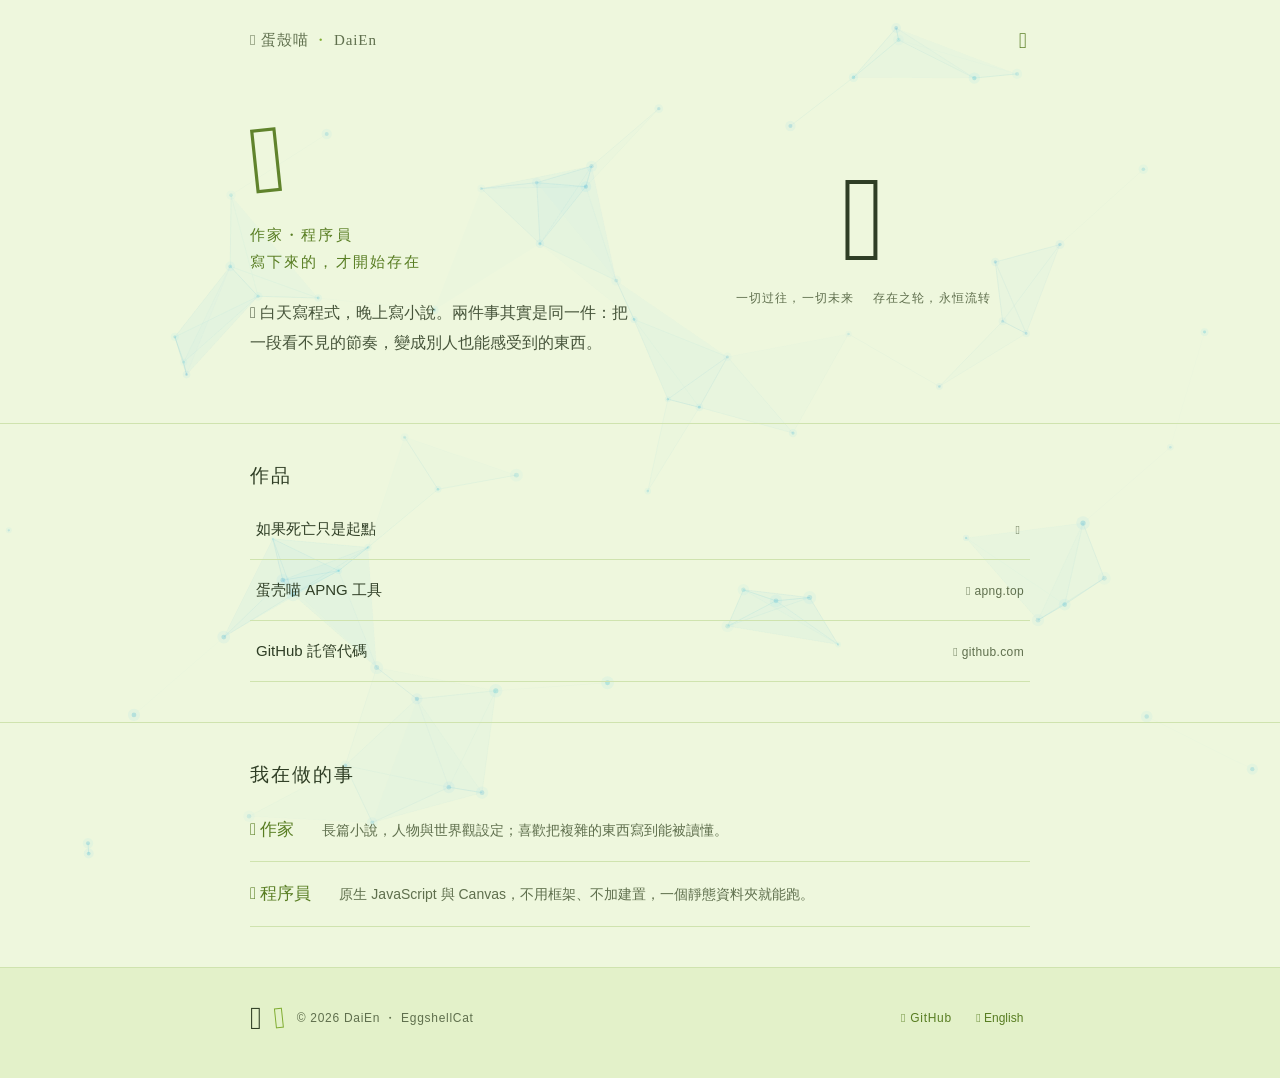
==== commit 1d6757e5: "Add files via upload" ====
--- a/index.html
+++ b/index.html
@@ -2,31 +2,6 @@
 	@author: [DaiEn]
 	@Date: 2026-11-14
 	@Correction: 15
-	本次修正：三頁合成一頁——index-zh / index-en 的內容併進這裡，語言交給同資料夾的 i18n.js
-	          （預設中文，右上角字形鈕與頁尾連結切換英文，選擇記在 localStorage）。
-	          原本首頁那兩個語言入口整段移除，進站直接看到中文的自我介紹。
-	上次修正：兩個語言圖示改成「水平＋垂直都置中」——main 從單純吃剩餘高度（flex:1）再變成
-	          flex 容器（align-items／justify-content 都 center），hero 補 width:100% 免得縮成內容寬，
-	          上下留白改成對稱（50/50、768 以上 70/70），不然原本 46 對 58 的差值會讓整組偏低
-	上次修正：共用樣式抽成同資料夾的 index.css（圖標字型、色票、reset、body、.wrap、連結、頂部名字、頁尾、網路圖層），
-	          這頁的 <style> 只剩自己的版式；三頁外觀完全不變
-	上次修正：把 inline script 抽成同資料夾的 index.js（這頁只留 <script src="index.js"></script>），
-	          讓 index / index-zh / index-en 三個語言頁共用同一支背景網路；程式與外觀完全不變
-	上次修正：新增 OPACITY 選項（0~255，方向跟 CSS 的 alpha 相反：0＝最清楚、255＝整片消失），
-	          同一個倍率套在點、線段、三角形面紗上，整片網路一起濃淡——
-	          只淡點或只淡線會出現「線還在、點不見」的鬼畫面，所以三者共用一個倍率
-	上次修正：顏色玩法多了「一次顯示幾色」的隱藏選項（在 JS 最上面的 COLOR_MODE 數字，畫面上不放選單）：
-	          0＝多色同時（原本的 9 色各據一方）、1＝四色一組、2＝三色一組、3＝雙色一組、4＝單色；
-	          1～4 每組先停一段時間，再用幾秒沿最短色相路徑慢慢過渡到「另一組隨機挑的顏色」，無限循環
-	上次修正：粒子網路的點與線改成七色以上鮮艷漸變——每顆粒子的顏色從 9 色彩虹盤裡「隨機」抽
-	          （沿用原本的固定種子，所以每次重整都是同一片花花網路，但顏色順序是亂的、不是照位置排），
-	          線段兩端各取自己那顆粒子的顏色拉線性漸層，跨色區時自然過渡；
-	          三角形面紗改成跟頂點借色相、濃度壓很低，避免彩色疊太多變成一塊髒斑
-	上次修正：背景改成自己寫的「粒子網路」（節點＋近距離連線＋三點互連的淡色三角形），
-	          配色照這頁的蘋果綠紙底走，不鋪黑底、也不引入 tsParticles
-	上次修正：頁尾強制置底——body 改成垂直 flex（min-height: 100vh／100dvh），main 用 flex:1 吃掉中間空白、
-	          footer 用 flex:0 0 auto 固定高度，內容不滿一屏時頁尾也貼在視窗最下面；不用 position:fixed，
-	          免得蓋到內容、內容變長時也不必另外留 padding
 -->
 <!doctype html>
 <html lang="zh-Hant">
--- a/index.css
+++ b/index.css
@@ -2,18 +2,6 @@
 	@author: [DaiEn]
 	@Date: 2026-11-14
 	@Correction: 3
-	本次修正：三頁合併成單一 index.html 之後，語言只剩「同一份版型換字」，
-	          所以換語言時的字型與標題字距改由 html:lang(en) 這組規則負責，
-	          不必再靠兩個檔案各自覆寫 :root，也不用換版型。
-	上次修正：把 index-zh / index-en 兩頁之間重複的版式也搬進來（頂部列、hero 文字、簽名、
-	          作品清單、專長清單、768 斷點細節），兩頁的 <style> 只剩自己的字型家族與 hero 留白。
-	          刻意沒有搬 section 的 padding／分隔線：首頁的 section.hero 若吃到那條 border-top，
-	          頁首下面會多出一條線。
-	上次修正：把三個語言首頁（index / index-zh / index-en）共用的樣式抽成這一支：
-	          圖標字型、色票、reset、body 基礎、.wrap、連結、頂部名字、頁尾、粒子網路圖層。
-	          各頁自己的版式（hero、區塊、清單、斷點細節）留在各頁的 <style> 裡——
-	          同一個 .hero 在首頁是「兩個語言圖示並排」、在 zh/en 是「左文右簽名兩欄」，
-	          硬併成一支會互相蓋掉，所以只抽真正共用的部分。
 */
 
 /* ===== 自製圖標字型：簽名用 cat-153，字碼 \F0098（對應 webfonts/font.css）
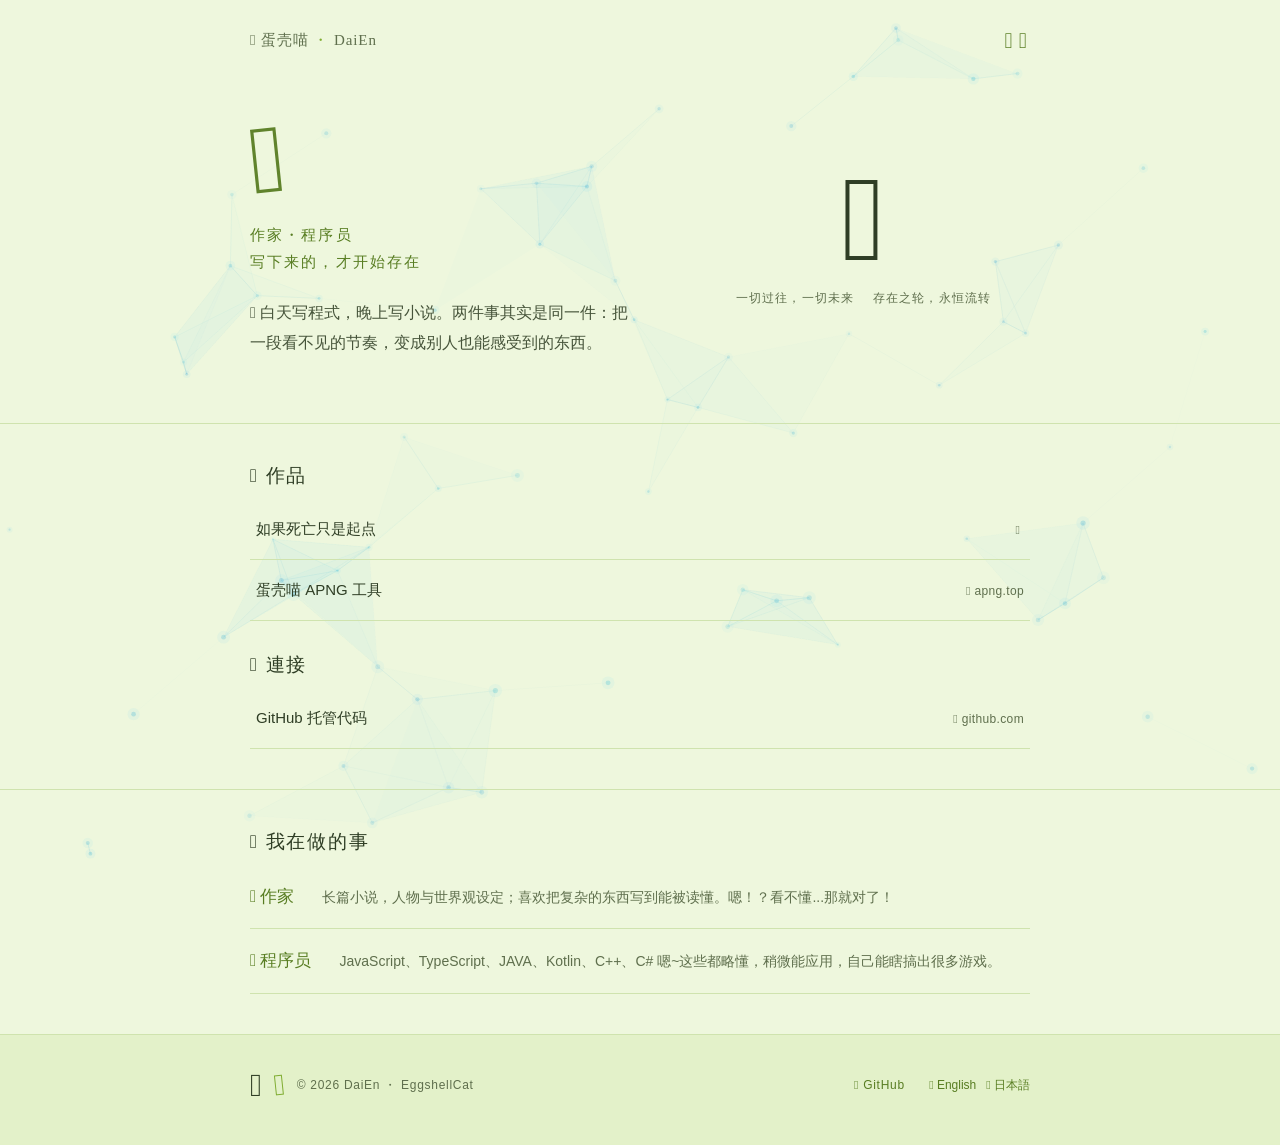
==== commit 63406355: "Add files via upload" ====
--- a/index.html
+++ b/index.html
@@ -1,15 +1,15 @@
 <!--
 	@author: [DaiEn]
-	@Date: 2026-11-14
-	@Correction: 15
+	@Date: 2026-11-19
+	@Correction: 20
 -->
 <!doctype html>
 <html lang="zh-Hant">
 	<head>
 		<meta charset="UTF-8" />
 		<meta name="viewport" content="width=device-width, initial-scale=1" />
-		<title>蛋殼喵 DaiEn — 作家・程序員・企業負責人</title>
-		<meta name="description" content="蛋殼喵 DaiEn" />
+		<title>蛋壳喵 DaiEn — 作家・程序员</title>
+		<meta name="description" content="蛋壳喵 DaiEn" />
 		<link
 			rel="icon"
 			href="data:image/svg+xml,%3Csvg xmlns='http://www.w3.org/2000/svg' viewBox='0 0 64 64'%3E%3Crect width='64' height='64' rx='14' fill='%23a7cf52'/%3E%3Cpath d='M32 15c8 0 14 7 14 16 0 10-6 18-14 18S18 41 18 31c0-9 6-16 14-16z' fill='%23f7fbef'/%3E%3Ccircle cx='26' cy='32' r='2.6' fill='%232f3e25'/%3E%3Ccircle cx='38' cy='32' r='2.6' fill='%232f3e25'/%3E%3Cpath d='M32 37l-3 4h6z' fill='%237fac30'/%3E%3C/svg%3E"
@@ -61,6 +61,7 @@
 			.lang .cat { font-size: 22px; color: var(--leaf-deep); }
 			html:lang(zh-Hant) .lang-zh { display: none; }
 			html:lang(en) .lang-en { display: none; }
+			html:lang(ja) .lang-ja { display: none; }
 
 			.foot-lang {
 				background: none;
@@ -96,12 +97,13 @@
 		<div class="top">
 			<div class="wrap top-inner">
 				<p class="top-name">
-					<i class="cat cat-111" aria-hidden="true"></i>&nbsp;<span data-i18n="brand">蛋殼喵</span>
+					<i class="cat cat-111" aria-hidden="true"></i>&nbsp;<span data-i18n="brand">蛋壳喵</span>
 					<span class="dot">・</span> <span data-i18n="brandSub">DaiEn</span>
 				</p>
-				<button class="lang" id="langBtn" type="button" aria-label="切換語言 / Switch language">
-					<i class="cat cat-015 lang-en" aria-hidden="true"></i>
-					<i class="cat cat-013 lang-zh" aria-hidden="true"></i>
+				<button class="lang" id="langBtn" type="button" aria-label="選擇語言 / Choose language">
+					<i class="cat cat-015 lang-en" data-lang="en" aria-hidden="true"></i>
+					<i class="cat cat-013 lang-zh" data-lang="zh-Hant" aria-hidden="true"></i>
+					<i class="cat cat-016 lang-ja" data-lang="ja" aria-hidden="true"></i>
 				</button>
 			</div>
 		</div>
@@ -113,13 +115,13 @@
 					<div class="hero-text">
 						<h1><i class="cat cat-153 sig-mark" role="img" aria-label="DaiEn"></i></h1>
 						<p class="roles">
-							<span data-i18n="roles1">作家・程序員</span><br /><span data-i18n="roles2"
-								>寫下來的，才開始存在</span
+							<span data-i18n="roles1">作家・程序员</span><br /><span data-i18n="roles2"
+								>写下来的，才开始存在</span
 							>
 						</p>
 						<p class="lede">
 							<i class="cat cat-005" aria-hidden="true"></i>&nbsp;<span data-i18n="lede"
-								>白天寫程式，晚上寫小說。兩件事其實是同一件：把一段看不見的節奏，變成別人也能感受到的東西。</span
+								>白天写程式，晚上写小说。两件事其实是同一件：把一段看不见的节奏，变成别人也能感受到的东西。</span
 							>
 						</p>
 					</div>
@@ -135,23 +137,26 @@
 			<!-- ===== 作品：只留連結 ===== -->
 			<section id="work">
 				<div class="wrap">
-					<h2><span data-i18n="workTitle">作品</span></h2>
+					<h2><i class="cat cat-020" aria-hidden="true"></i>&nbsp;<span data-i18n="workTitle">作品</span></h2>
 					<div class="links">
 						<a class="link-row" href="#" target="_blank" rel="noopener">
-							<span class="link-name" data-i18n="work1">如果死亡只是起點</span>
+							<span class="link-name" data-i18n="work1">如果死亡只是起点</span>
 							<span class="link-url"><i class="cat cat-005" aria-hidden="true"></i>&nbsp;</span>
 						</a>
 						<a class="link-row" href="https://apng.top/" target="_blank" rel="noopener">
 							<span class="link-name" data-i18n="work2">蛋壳喵 APNG 工具</span>
 							<span class="link-url"><i class="cat cat-257" aria-hidden="true"></i>&nbsp;apng.top</span>
 						</a>
+					</div>
+					<h2><i class="cat cat-031" aria-hidden="true"></i>&nbsp;<span data-i18n="linkTitle">連接</span></h2>
+					<div class="links">
 						<a
 							class="link-row"
 							href="https://github.com/egawadaien-design/eggshell-cat-apng-tool"
 							target="_blank"
 							rel="noopener"
 						>
-							<span class="link-name" data-i18n="work3">GitHub 託管代碼</span>
+							<span class="link-name" data-i18n="work3">GitHub 托管代码</span>
 							<span class="link-url"><i class="cat cat-097" aria-hidden="true"></i>&nbsp;github.com</span>
 						</a>
 					</div>
@@ -161,7 +166,7 @@
 			<!-- ===== 專長 ===== -->
 			<section id="roles">
 				<div class="wrap">
-					<h2><span data-i18n="rolesTitle">我在做的事</span></h2>
+					<h2><i class="cat cat-024" aria-hidden="true"></i>&nbsp;<span data-i18n="rolesTitle">我在做的事</span></h2>
 					<div class="roles-list">
 						<div class="role">
 							<span class="role-label"
@@ -170,17 +175,17 @@
 								></span
 							>
 							<span class="role-note" data-i18n="role1Note"
-								>長篇小說，人物與世界觀設定；喜歡把複雜的東西寫到能被讀懂。</span
+								>长篇小说，人物与世界观设定；喜欢把复杂的东西写到能被读懂。嗯！？看不懂...那就对了！</span
 							>
 						</div>
 						<div class="role">
 							<span class="role-label"
 								><i class="cat cat-079" aria-hidden="true"></i>&nbsp;<span data-i18n="role2Label"
-									>程序員</span
+									>程序员</span
 								></span
 							>
 							<span class="role-note" data-i18n="role2Note"
-								>原生 JavaScript 與 Canvas，不用框架、不加建置，一個靜態資料夾就能跑。</span
+								>JavaScript、TypeScript、JAVA、Kotlin、C++、C# 嗯~这些都略懂，稍微能应用，自己能瞎搞出很多游戏。</span
 							>
 						</div>
 					</div>
@@ -201,8 +206,9 @@
 					</a>
 					&nbsp;&nbsp;&nbsp;&nbsp;
 					<button class="foot-lang" id="footLangBtn" type="button">
-						<i class="cat cat-015 lang-en" aria-hidden="true"></i>&nbsp;<span class="lang-en">English</span>
-						<i class="cat cat-013 lang-zh" aria-hidden="true"></i>&nbsp;<span class="lang-zh">中文</span>
+						<i class="cat cat-015 lang-en" data-lang="en" aria-hidden="true"></i>&nbsp;<span class="lang-en" data-lang="en">English</span>
+						<i class="cat cat-013 lang-zh" data-lang="zh-Hant" aria-hidden="true"></i>&nbsp;<span class="lang-zh" data-lang="zh-Hant">中文</span>
+						<i class="cat cat-016 lang-ja" data-lang="ja" aria-hidden="true"></i>&nbsp;<span class="lang-ja" data-lang="ja">日本語</span>
 					</button>
 				</p>
 			</div>
--- a/index.css
+++ b/index.css
@@ -1,7 +1,7 @@
 /*
 	@author: [DaiEn]
-	@Date: 2026-11-14
-	@Correction: 3
+	@Date: 2026-11-19
+	@Correction: 6
 */
 
 /* ===== 自製圖標字型：簽名用 cat-153，字碼 \F0098（對應 webfonts/font.css）
@@ -23,8 +23,11 @@
 }
 .cat-005:before { content: "\F0004"; }
 .cat-013:before { content: "\F000C"; }
-.cat-014:before { content: "\F000D"; }
 .cat-015:before { content: "\F000E"; }
+.cat-016:before { content: "\F000F"; }
+.cat-020:before { content: "\F0013"; }
+.cat-024:before { content: "\F0017"; }
+.cat-031:before { content: "\F001E"; }
 .cat-078:before { content: "\F004D"; }
 .cat-079:before { content: "\F004E"; }
 .cat-097:before { content: "\F0060"; }
@@ -64,6 +67,11 @@
 	--serif: "Iowan Old Style", "Palatino Linotype", Georgia, serif;
 	--sans: "Segoe UI", -apple-system, "Helvetica Neue", sans-serif;
 }
+/* 日文模式：襯線與黑體都換成日系字型，避免中文宋體把假名撑歪 */
+html:lang(ja) {
+	--serif: "Noto Serif JP", "Hiragino Mincho ProN", "Yu Mincho", Georgia, serif;
+	--sans: "Noto Sans JP", "Hiragino Sans", "Yu Gothic", -apple-system, sans-serif;
+}
 /* 英文標題用襯線體，字距要比中文鬆一點點才不會糊在一起 */
 html:lang(en) .hero-text h1 { letter-spacing: .01em; }
 
@@ -240,6 +248,8 @@
 	margin-bottom: 6px;
 }
 .links { display: grid; }
+/* 同一區內第二組標題（連接）：跟上面那組連結留一段呼吸空間 */
+.links + h2 { margin-top: 26px; }
 .link-row {
 	display: flex;
 	align-items: baseline;
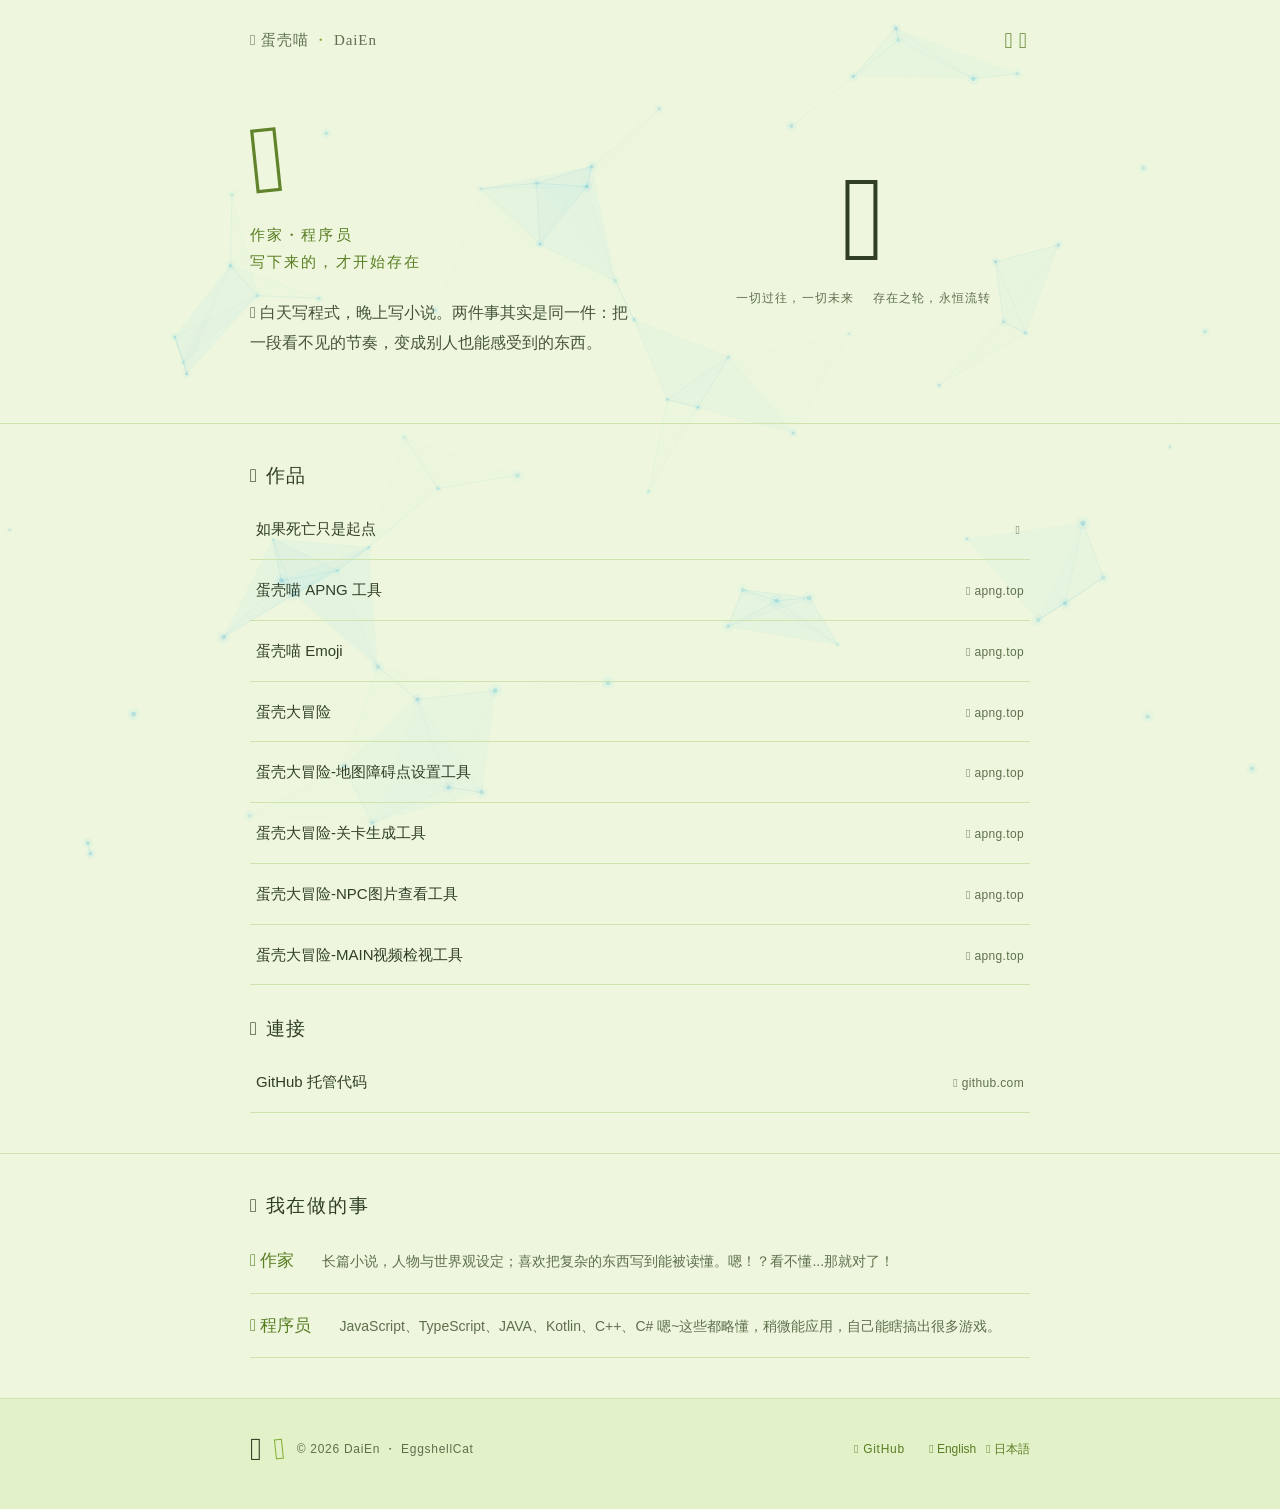
==== commit 25d32bdf: "Add files via upload" ====
--- a/index.html
+++ b/index.html
@@ -147,6 +147,31 @@
 							<span class="link-name" data-i18n="work2">蛋壳喵 APNG 工具</span>
 							<span class="link-url"><i class="cat cat-257" aria-hidden="true"></i>&nbsp;apng.top</span>
 						</a>
+						
+						<a class="link-row" href="#" target="_blank" rel="noopener">
+							<span class="link-name" data-i18n="work7">蛋壳喵 Emoji</span>
+							<span class="link-url"><i class="cat cat-257" aria-hidden="true"></i>&nbsp;apng.top</span>
+						</a>
+						<a class="link-row" href="https://eggshell-adventure.vercel.app/" target="_blank" rel="noopener">
+							<span class="link-name" data-i18n="work4">蛋壳大冒险</span>
+							<span class="link-url"><i class="cat cat-257" aria-hidden="true"></i>&nbsp;apng.top</span>
+						</a>
+						<a class="link-row" href="https://eggshell-adventure.vercel.app/tools/map-maker/map-maker.html" target="_blank" rel="noopener">
+							<span class="link-name" data-i18n="work5">蛋壳大冒险-地图障碍点设置工具</span>
+							<span class="link-url"><i class="cat cat-257" aria-hidden="true"></i>&nbsp;apng.top</span>
+						</a>
+						<a class="link-row" href="https://eggshell-adventure.vercel.app/tools/level-maker/level-maker.html" target="_blank" rel="noopener">
+							<span class="link-name" data-i18n="work6">蛋壳大冒险-关卡生成工具具</span>
+							<span class="link-url"><i class="cat cat-257" aria-hidden="true"></i>&nbsp;apng.top</span>
+						</a>
+						<a class="link-row" href="https://eggshell-adventure.vercel.app/tools/npc-preview/npc-preview.html" target="_blank" rel="noopener">
+							<span class="link-name" data-i18n="work8">蛋壳大冒险-NPC图片查看工具</span>
+							<span class="link-url"><i class="cat cat-257" aria-hidden="true"></i>&nbsp;apng.top</span>
+						</a>
+						<a class="link-row" href="https://eggshell-adventure.vercel.app/tools/video-preview/video-preview.html" target="_blank" rel="noopener">
+							<span class="link-name" data-i18n="work9">蛋壳大冒险-MAIN视频检视工具</span>
+							<span class="link-url"><i class="cat cat-257" aria-hidden="true"></i>&nbsp;apng.top</span>
+						</a>
 					</div>
 					<h2><i class="cat cat-031" aria-hidden="true"></i>&nbsp;<span data-i18n="linkTitle">連接</span></h2>
 					<div class="links">
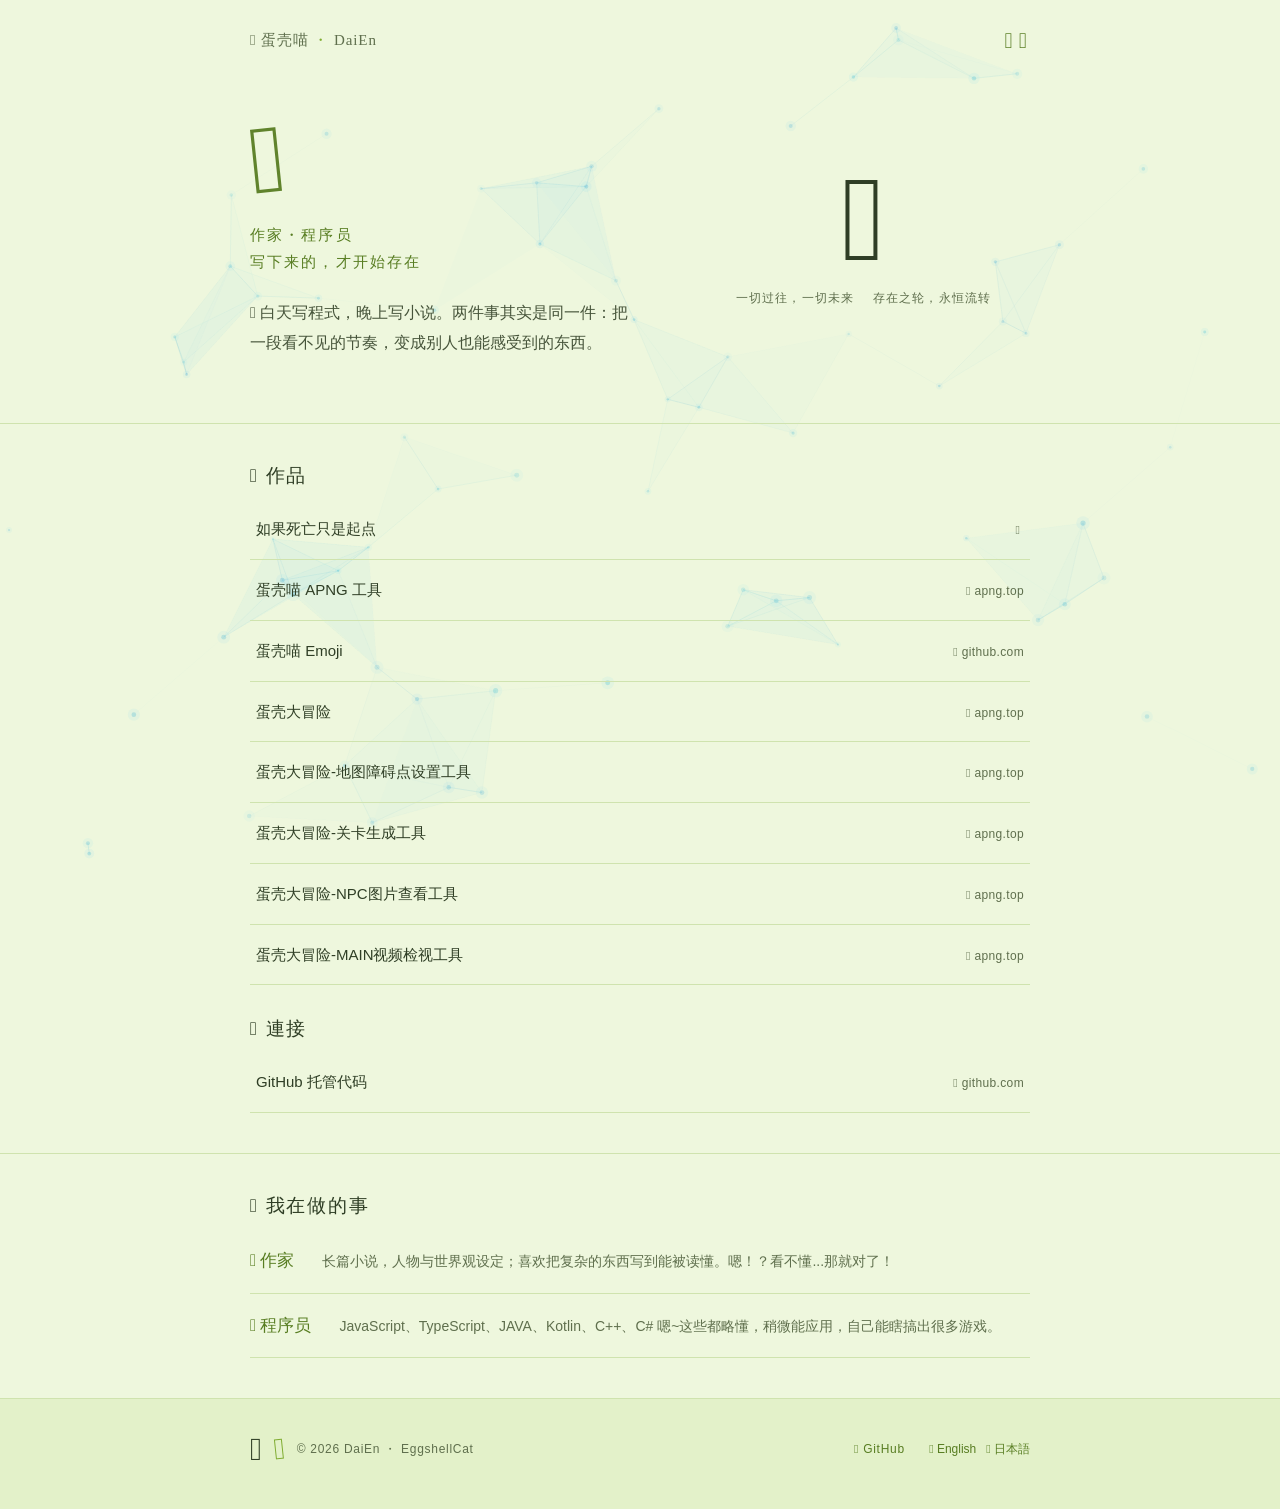
==== commit 00c5a9a7: "Add files via upload" ====
--- a/index.html
+++ b/index.html
@@ -148,9 +148,9 @@
 							<span class="link-url"><i class="cat cat-257" aria-hidden="true"></i>&nbsp;apng.top</span>
 						</a>
 						
-						<a class="link-row" href="#" target="_blank" rel="noopener">
+						<a class="link-row" href="https://github.com/egawadaien-design/emoji-font" target="_blank" rel="noopener">
 							<span class="link-name" data-i18n="work7">蛋壳喵 Emoji</span>
-							<span class="link-url"><i class="cat cat-257" aria-hidden="true"></i>&nbsp;apng.top</span>
+							<span class="link-url"><i class="cat cat-257" aria-hidden="true"></i>&nbsp;github.com</span>
 						</a>
 						<a class="link-row" href="https://eggshell-adventure.vercel.app/" target="_blank" rel="noopener">
 							<span class="link-name" data-i18n="work4">蛋壳大冒险</span>
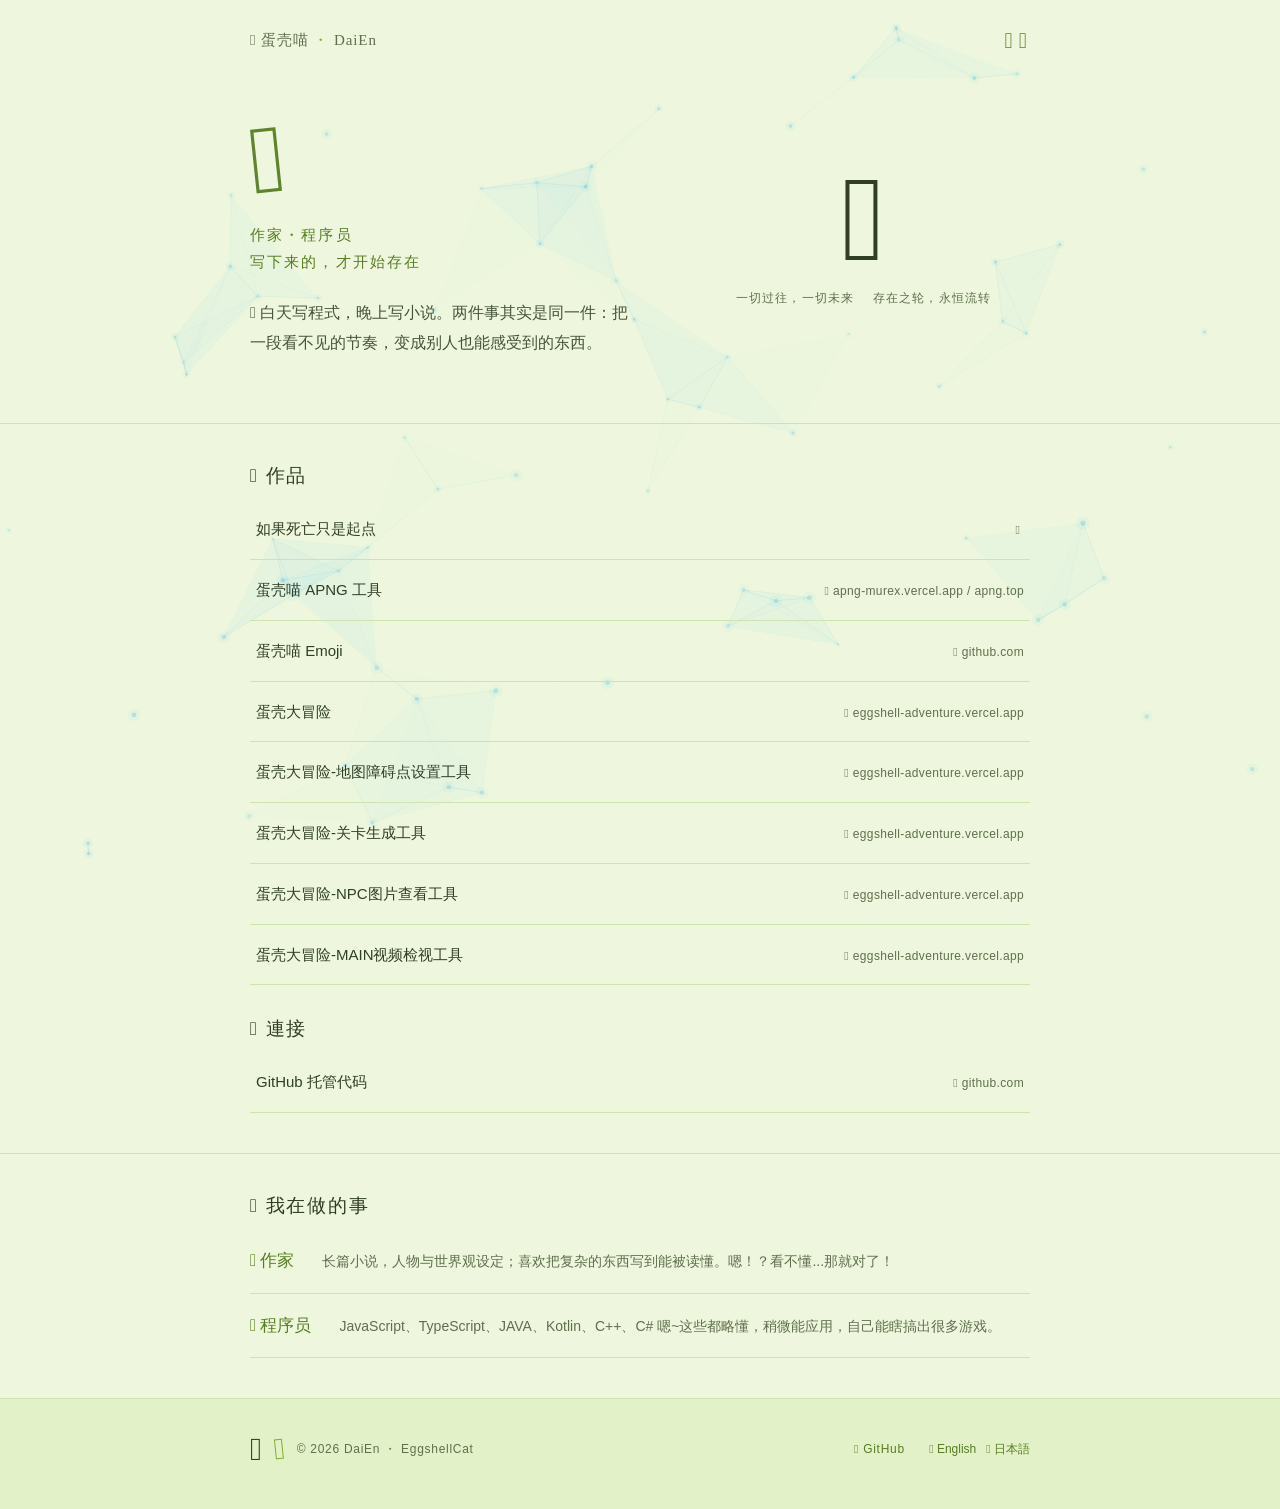
==== commit 47cb0db9: "Add files via upload" ====
--- a/index.html
+++ b/index.html
@@ -143,9 +143,9 @@
 							<span class="link-name" data-i18n="work1">如果死亡只是起点</span>
 							<span class="link-url"><i class="cat cat-005" aria-hidden="true"></i>&nbsp;</span>
 						</a>
-						<a class="link-row" href="https://apng.top/" target="_blank" rel="noopener">
+						<a class="link-row" href="https://apng-murex.vercel.app/" target="_blank" rel="noopener">
 							<span class="link-name" data-i18n="work2">蛋壳喵 APNG 工具</span>
-							<span class="link-url"><i class="cat cat-257" aria-hidden="true"></i>&nbsp;apng.top</span>
+							<span class="link-url"><i class="cat cat-257" aria-hidden="true"></i>&nbsp;apng-murex.vercel.app / apng.top</span>
 						</a>
 						
 						<a class="link-row" href="https://github.com/egawadaien-design/emoji-font" target="_blank" rel="noopener">
@@ -154,23 +154,23 @@
 						</a>
 						<a class="link-row" href="https://eggshell-adventure.vercel.app/" target="_blank" rel="noopener">
 							<span class="link-name" data-i18n="work4">蛋壳大冒险</span>
-							<span class="link-url"><i class="cat cat-257" aria-hidden="true"></i>&nbsp;apng.top</span>
+							<span class="link-url"><i class="cat cat-257" aria-hidden="true"></i>&nbsp;eggshell-adventure.vercel.app</span>
 						</a>
 						<a class="link-row" href="https://eggshell-adventure.vercel.app/tools/map-maker/map-maker.html" target="_blank" rel="noopener">
 							<span class="link-name" data-i18n="work5">蛋壳大冒险-地图障碍点设置工具</span>
-							<span class="link-url"><i class="cat cat-257" aria-hidden="true"></i>&nbsp;apng.top</span>
+							<span class="link-url"><i class="cat cat-257" aria-hidden="true"></i>&nbsp;eggshell-adventure.vercel.app</span>
 						</a>
 						<a class="link-row" href="https://eggshell-adventure.vercel.app/tools/level-maker/level-maker.html" target="_blank" rel="noopener">
 							<span class="link-name" data-i18n="work6">蛋壳大冒险-关卡生成工具具</span>
-							<span class="link-url"><i class="cat cat-257" aria-hidden="true"></i>&nbsp;apng.top</span>
+							<span class="link-url"><i class="cat cat-257" aria-hidden="true"></i>&nbsp;eggshell-adventure.vercel.app</span>
 						</a>
 						<a class="link-row" href="https://eggshell-adventure.vercel.app/tools/npc-preview/npc-preview.html" target="_blank" rel="noopener">
 							<span class="link-name" data-i18n="work8">蛋壳大冒险-NPC图片查看工具</span>
-							<span class="link-url"><i class="cat cat-257" aria-hidden="true"></i>&nbsp;apng.top</span>
+							<span class="link-url"><i class="cat cat-257" aria-hidden="true"></i>&nbsp;eggshell-adventure.vercel.app</span>
 						</a>
 						<a class="link-row" href="https://eggshell-adventure.vercel.app/tools/video-preview/video-preview.html" target="_blank" rel="noopener">
 							<span class="link-name" data-i18n="work9">蛋壳大冒险-MAIN视频检视工具</span>
-							<span class="link-url"><i class="cat cat-257" aria-hidden="true"></i>&nbsp;apng.top</span>
+							<span class="link-url"><i class="cat cat-257" aria-hidden="true"></i>&nbsp;eggshell-adventure.vercel.app</span>
 						</a>
 					</div>
 					<h2><i class="cat cat-031" aria-hidden="true"></i>&nbsp;<span data-i18n="linkTitle">連接</span></h2>
